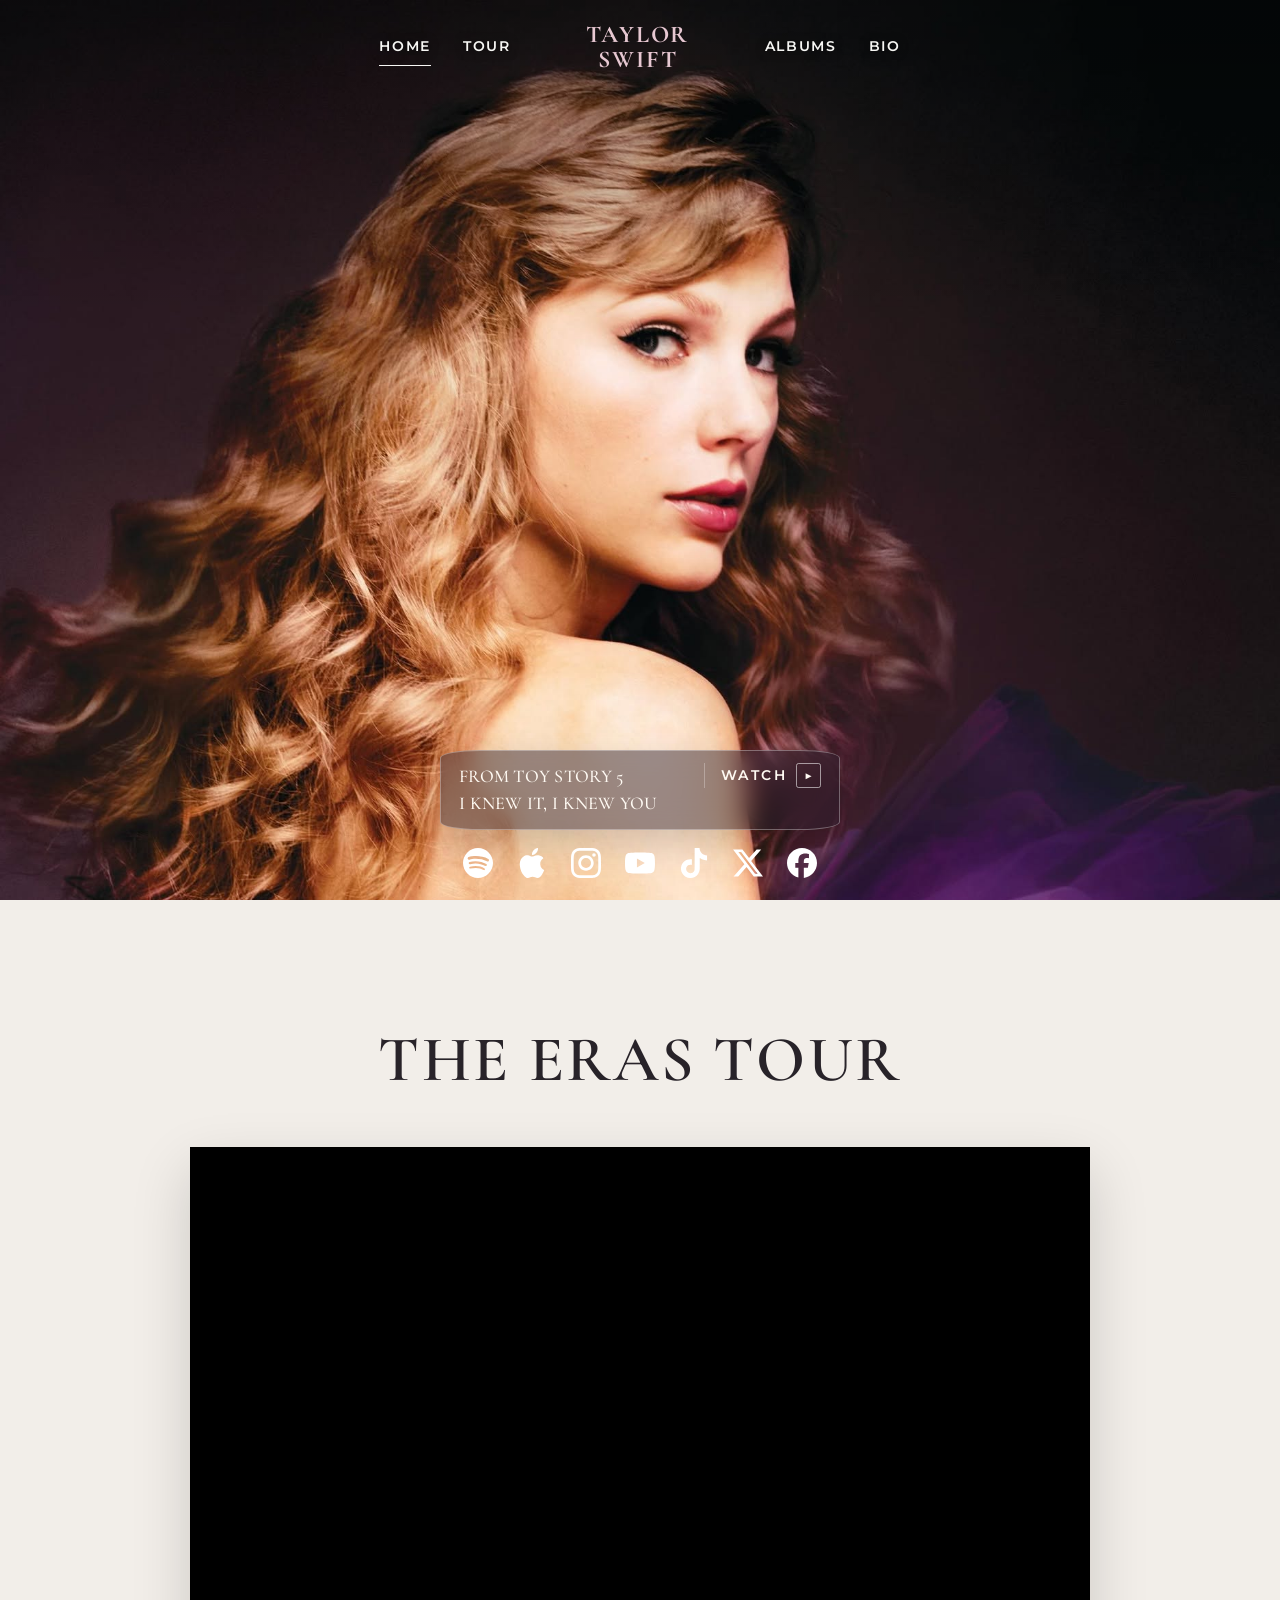
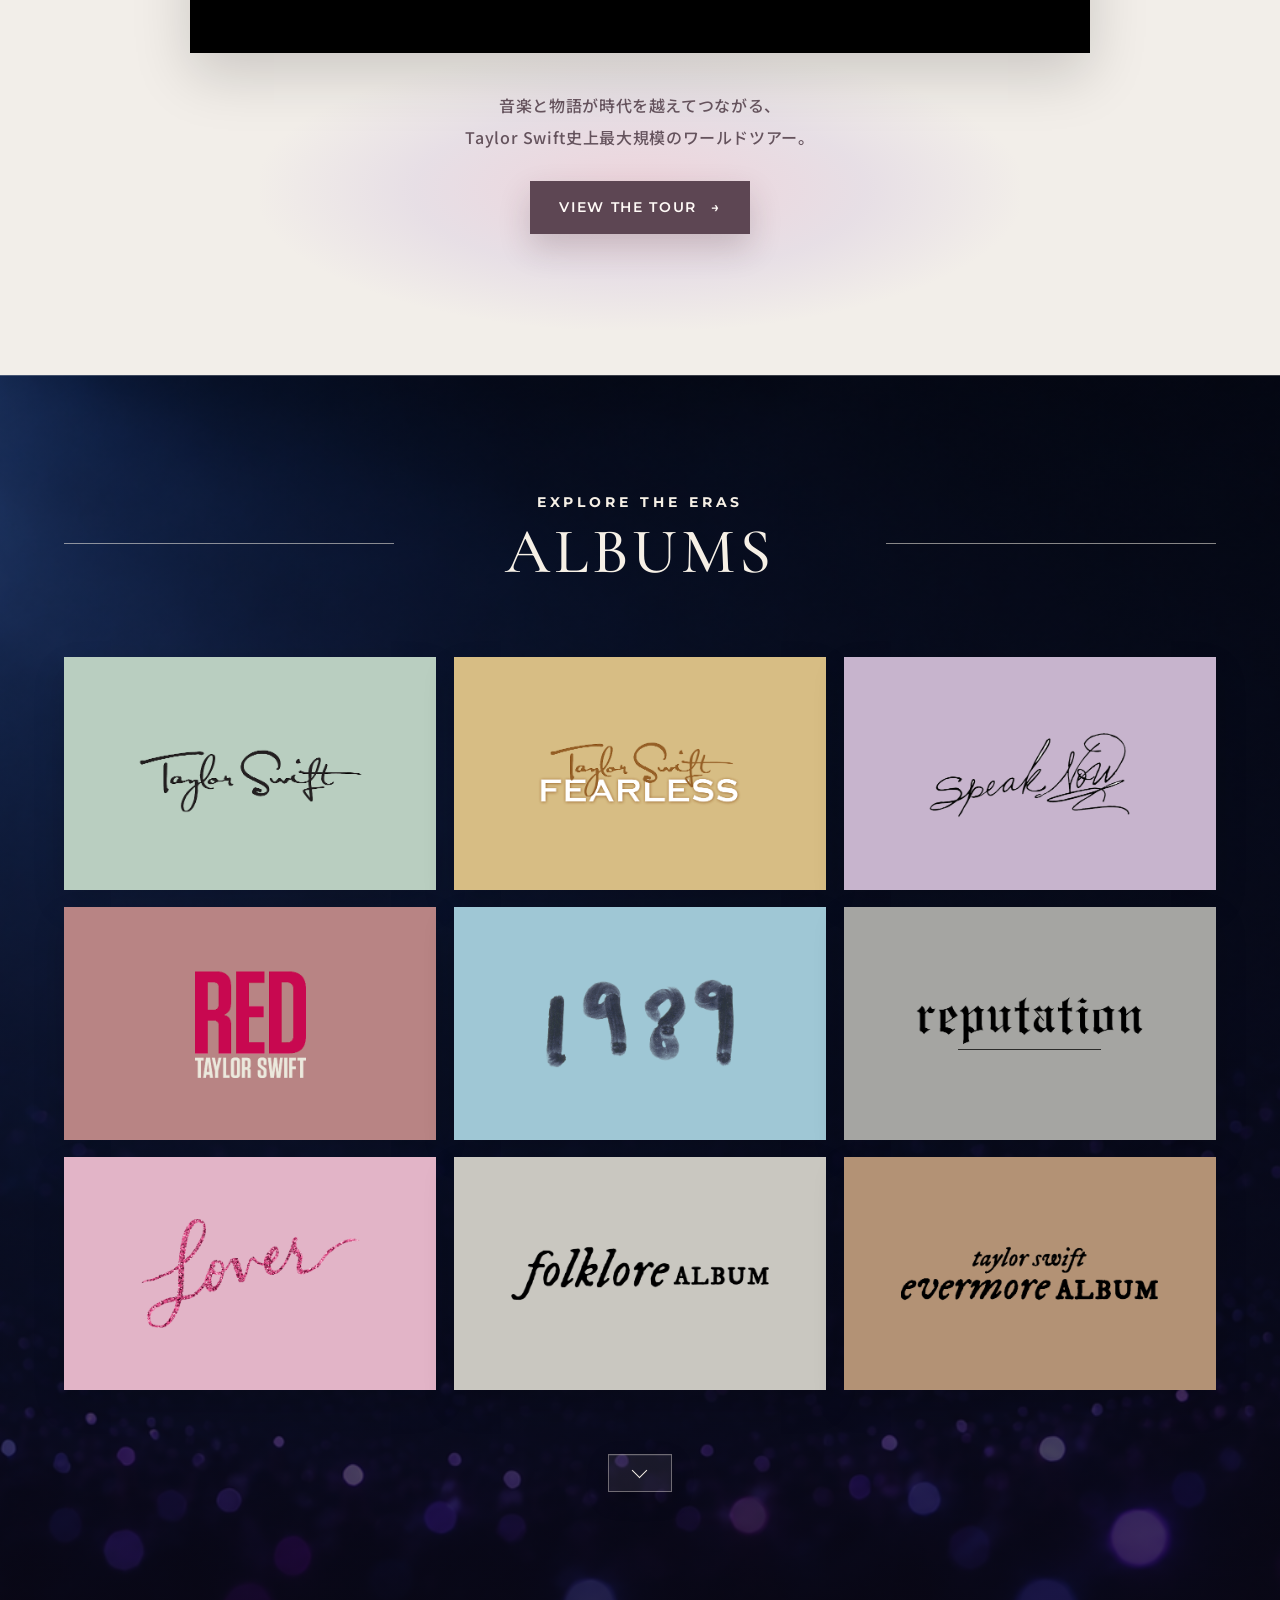
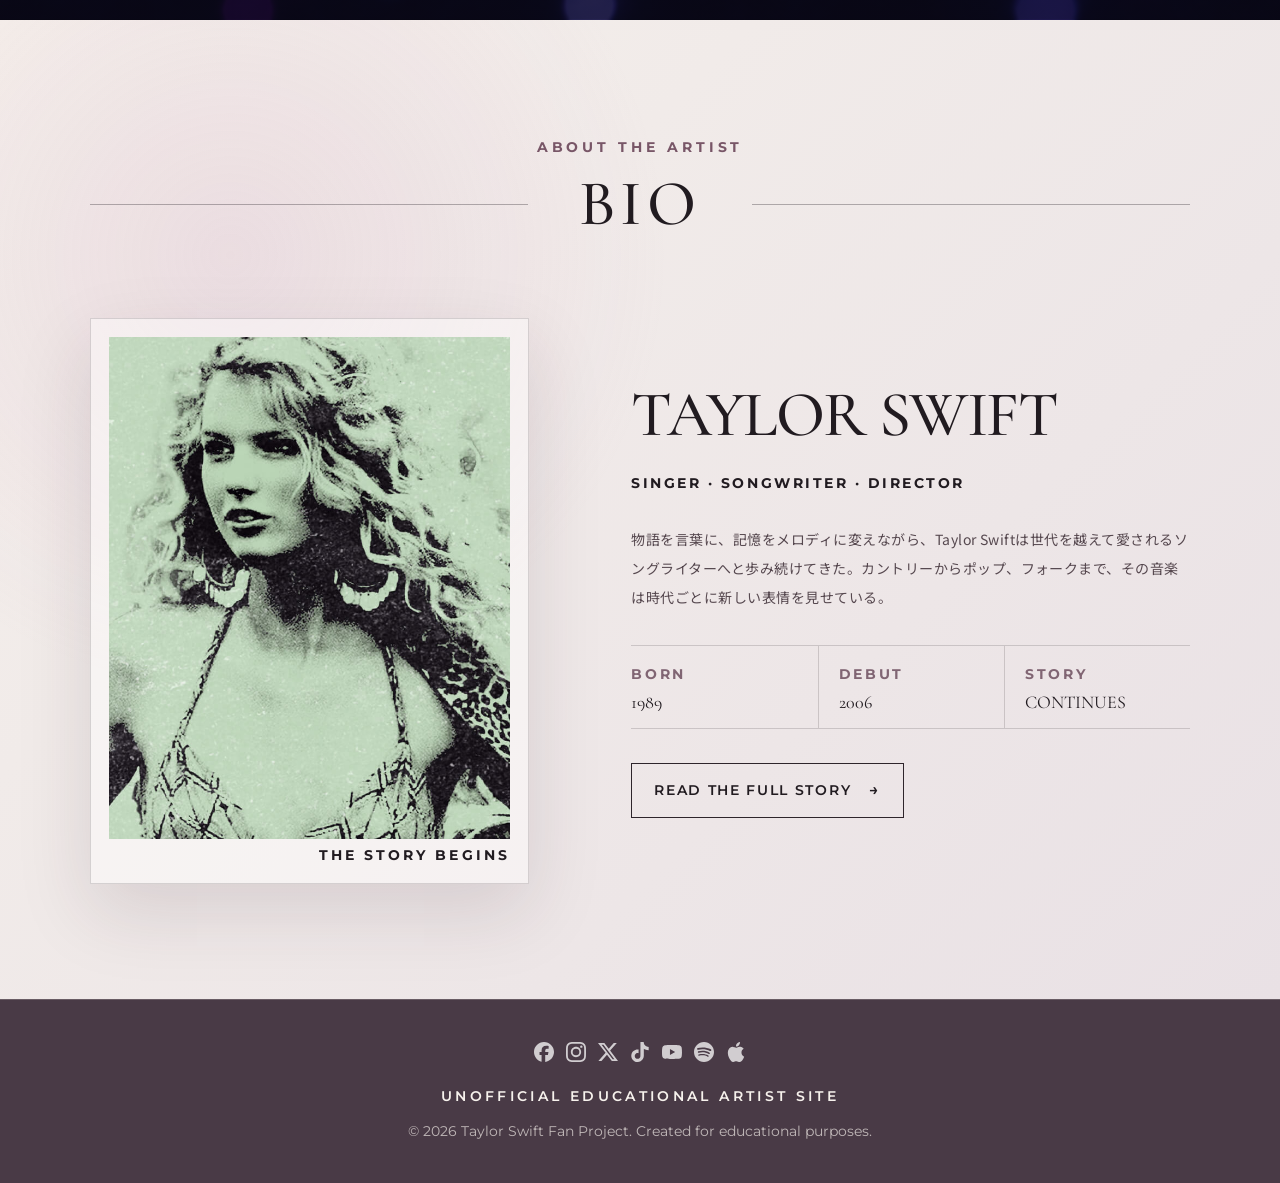
==== index.html @ 6740dd22 "Initial website" ====
<!DOCTYPE html>
<html lang="ja">
<head>
    <meta charset="UTF-8">
    <meta name="viewport" content="width=device-width, initial-scale=1">
    <meta name="description" content="Taylor Swiftの音楽、ツアー、アルバム、物語を紹介する日本語アーティストサイト。">
    <meta name="referrer" content="strict-origin-when-cross-origin">
    <title>TAYLOR SWIFT | ARTIST ARCHIVE</title>
    <link rel="preconnect" href="https://fonts.googleapis.com">
    <link rel="preconnect" href="https://fonts.gstatic.com" crossorigin>
    <link href="https://fonts.googleapis.com/css2?family=Cormorant+Garamond:wght@500;600;700&family=Montserrat:wght@400;500;600;700&family=Noto+Sans+JP:wght@400;500;600&display=swap" rel="stylesheet">
    <link rel="stylesheet" href="css/style.css">
    <link rel="stylesheet" href="css/global.css">
    <script src="js/nav.js" defer></script>
    <script src="js/script.js" defer></script>
</head>
<body class="home-page">
    <a class="skip-link" href="#main-content">本文へスキップ</a>

    <header class="site-header hero-header">
        <a class="ts-logo" href="#home" aria-label="Taylor Swift Home">
            <span class="ts-logo__t">T</span>
            <span class="ts-logo__s">S</span>
        </a>

        <button class="menu-toggle" type="button" aria-label="メニューを開く" data-open-label="メニューを開く" data-close-label="メニューを閉じる" aria-controls="mobile-menu" aria-expanded="false">
            <span></span>
            <span></span>
            <span></span>
        </button>

        <nav class="main-nav" aria-label="メインナビゲーション">
            <a href="#home" aria-current="page">HOME</a>
            <a href="#tour-preview">TOUR</a>
            <a class="site-logo nav-brand" href="#home" aria-label="Taylor Swift Home">
                <span>TAYLOR</span>
                <span>SWIFT</span>
            </a>
            <a href="#albums">ALBUMS</a>
            <a href="#bio-preview">BIO</a>
        </nav>

        <div class="mobile-menu" id="mobile-menu" aria-hidden="true">
            <div class="mobile-menu__panel">
                <a class="site-logo nav-brand mobile-menu__logo" href="#home" aria-label="Taylor Swift Home">
                    <span>TAYLOR</span>
                    <span>SWIFT</span>
                </a>
                <nav class="mobile-menu__nav" aria-label="モバイルナビゲーション">
                    <a href="#home" aria-current="page">HOME</a>
                    <a href="tour.html">TOUR</a>
                    <a href="#albums">ALBUMS</a>
                    <a href="bio.html">BIO</a>
                </nav>
            </div>
        </div>

        <nav class="header-socials" aria-label="公式SNS">
            <a href="https://open.spotify.com/artist/06HL4z0CvFAxyc27GXpf02" target="_blank" rel="noreferrer"><img src="icons/spotify.svg" alt="Spotify"></a>
            <a href="https://music.apple.com/us/artist/taylor-swift/159260351" target="_blank" rel="noreferrer"><img src="icons/applemusic.svg" alt="Apple Music"></a>
            <a href="https://www.instagram.com/taylorswift/" target="_blank" rel="noreferrer"><img src="icons/instagram.svg" alt="Instagram"></a>
            <a href="https://www.youtube.com/@TaylorSwift" target="_blank" rel="noreferrer"><img src="icons/youtube.svg" alt="YouTube"></a>
            <a href="https://www.tiktok.com/@taylorswift" target="_blank" rel="noreferrer"><img src="icons/tiktok.svg" alt="TikTok"></a>
            <a href="https://x.com/taylorswift13" target="_blank" rel="noreferrer"><img src="icons/x.svg" alt="X"></a>
            <a href="https://www.facebook.com/TaylorSwift" target="_blank" rel="noreferrer"><img src="icons/facebook.svg" alt="Facebook"></a>
        </nav>
    </header>

    <main id="main-content">
        <section class="hero" id="home">
            <h1 class="visually-hidden">Taylor Swift</h1>
            <div class="hero-photo" role="img" aria-label="Taylor Swift portrait"></div>
            <div class="hero-shade" aria-hidden="true"></div>

            <button class="hero-feature" type="button" data-video-open aria-label="I Knew It, I Knew You 特別映像を再生">
                <strong>FROM TOY STORY 5</strong>
                <strong>I KNEW IT, I KNEW YOU</strong>
                <span class="hero-feature__meta">『トイ・ストーリー５』日本公開中</span>
                <span class="hero-feature__play">WATCH <b aria-hidden="true">▶</b></span>
            </button>

            <nav class="social-icons social-icons--compact" aria-label="公式SNS">
                <a href="https://open.spotify.com/artist/06HL4z0CvFAxyc27GXpf02" target="_blank" rel="noopener noreferrer"><img src="icons/spotify.svg" alt="Spotify"></a>
                <a href="https://music.apple.com/us/artist/taylor-swift/159260351" target="_blank" rel="noopener noreferrer"><img src="icons/applemusic.svg" alt="Apple Music"></a>
                <a href="https://www.instagram.com/taylorswift/" target="_blank" rel="noopener noreferrer"><img src="icons/instagram.svg" alt="Instagram"></a>
                <a href="https://www.youtube.com/@TaylorSwift" target="_blank" rel="noopener noreferrer"><img src="icons/youtube.svg" alt="YouTube"></a>
                <a href="https://www.tiktok.com/@taylorswift" target="_blank" rel="noopener noreferrer"><img src="icons/tiktok.svg" alt="TikTok"></a>
                <a href="https://x.com/taylorswift13" target="_blank" rel="noopener noreferrer"><img src="icons/x.svg" alt="X"></a>
                <a href="https://www.facebook.com/TaylorSwift" target="_blank" rel="noopener noreferrer"><img src="icons/facebook.svg" alt="Facebook"></a>
            </nav>
        </section>

        <div class="video-modal" data-video-modal aria-hidden="true">
            <div class="video-modal__dialog" role="dialog" aria-modal="true" aria-labelledby="hero-video-title">
                <div class="video-modal__heading">
                    <div>
                        <p>NOW SHOWING IN JAPAN</p>
                        <h2 id="hero-video-title">I KNEW IT, I KNEW YOU</h2>
                    </div>
                    <button class="video-modal__close" type="button" data-video-close aria-label="動画を閉じる">×</button>
                </div>
                <div class="video-modal__player">
                    <iframe data-video-frame data-src="https://www.youtube-nocookie.com/embed/XWBtJ3VDoc4?rel=0" title="I Knew It, I Knew You 特別映像" allow="accelerometer; autoplay; clipboard-write; encrypted-media; gyroscope; picture-in-picture; web-share" referrerpolicy="strict-origin-when-cross-origin" allowfullscreen></iframe>
                </div>
            </div>
        </div>

        <section class="tour-preview" id="tour-preview" aria-labelledby="tour-preview-title">
            <h2 id="tour-preview-title">THE ERAS TOUR</h2>
            <div class="tour-preview__video">
                <iframe src="https://www.youtube.com/embed/5UBl0rLEl0w" title="Taylor Swift The Eras Tour Taylor's Version Official Trailer" loading="lazy" allow="accelerometer; autoplay; clipboard-write; encrypted-media; gyroscope; picture-in-picture; web-share" referrerpolicy="strict-origin-when-cross-origin" allowfullscreen></iframe>
            </div>
            <p class="tour-preview__text">
                音楽と物語が時代を越えてつながる、<br>
                Taylor Swift史上最大規模のワールドツアー。
            </p>
            <a class="tour-preview__link" href="tour.html">
                VIEW THE TOUR
                <span aria-hidden="true">→</span>
            </a>
        </section>

        <section class="home-albums" id="albums" aria-labelledby="albums-title">
            <header class="home-albums__title">
                <p>EXPLORE THE ERAS</p>
                <h2 id="albums-title">ALBUMS</h2>
            </header>

            <div class="home-album-grid">
                <a class="home-album-card debut" href="album.html?album=debut">
                    <img class="home-album-logo" src="images/album/debut-logo.png" alt="Taylor Swift">
                    <img class="home-album-cover" src="images/album/debut-cover.jpg" alt="Taylor Swift album era">
                    <span>VIEW THIS ERA <b aria-hidden="true">→</b></span>
                </a>
                <a class="home-album-card fearless" href="album.html?album=fearless">
                    <img class="home-album-logo" src="images/album/fearless-logo.png" alt="Fearless">
                    <img class="home-album-cover" src="images/album/fearless-cover.png" alt="Fearless album era">
                    <span>VIEW THIS ERA <b aria-hidden="true">→</b></span>
                </a>
                <a class="home-album-card speak-now" href="album.html?album=speak-now">
                    <img class="home-album-logo" src="images/album/speak-now-logo.png" alt="Speak Now">
                    <img class="home-album-cover" src="images/album/speak-now-cover.png" alt="Speak Now album era">
                    <span>VIEW THIS ERA <b aria-hidden="true">→</b></span>
                </a>
                <a class="home-album-card red" href="album.html?album=red">
                    <img class="home-album-logo" src="images/album/red-logo.png" alt="Red">
                    <img class="home-album-cover" src="images/album/red-cover.png" alt="Red album era">
                    <span>VIEW THIS ERA <b aria-hidden="true">→</b></span>
                </a>
                <a class="home-album-card era-1989" href="album.html?album=1989">
                    <img class="home-album-logo" src="images/album/1989-logo.png" alt="1989">
                    <img class="home-album-cover" src="images/album/1989-cover.png" alt="1989 album era">
                    <span>VIEW THIS ERA <b aria-hidden="true">→</b></span>
                </a>
                <a class="home-album-card reputation" href="album.html?album=reputation">
                    <img class="home-album-logo" src="images/album/reputation-logo.png" alt="Reputation">
                    <img class="home-album-cover" src="images/album/reputation-cover.png" alt="Reputation album era">
                    <span>VIEW THIS ERA <b aria-hidden="true">→</b></span>
                </a>
                <a class="home-album-card lover" href="album.html?album=lover">
                    <img class="home-album-logo" src="images/album/lover-logo.png" alt="Lover">
                    <img class="home-album-cover" src="images/album/lover-cover.png" alt="Lover album era">
                    <span>VIEW THIS ERA <b aria-hidden="true">→</b></span>
                </a>
                <a class="home-album-card folklore" href="album.html?album=folklore">
                    <img class="home-album-logo" src="images/album/folklore-logo.png" alt="Folklore">
                    <img class="home-album-cover" src="images/album/folklore-cover.png" alt="Folklore album era">
                    <span>VIEW THIS ERA <b aria-hidden="true">→</b></span>
                </a>
                <a class="home-album-card evermore" href="album.html?album=evermore">
                    <img class="home-album-logo" src="images/album/evermore-logo.png" alt="Evermore">
                    <img class="home-album-cover" src="images/album/evermore-cover.png" alt="Evermore album era">
                    <span>VIEW THIS ERA <b aria-hidden="true">→</b></span>
                </a>
            </div>

            <div class="home-albums__more-row">
                <button class="home-albums__more-button" type="button" aria-label="Show more albums" aria-expanded="false" aria-controls="more-home-albums">
                    <span aria-hidden="true"></span>
                </button>
            </div>

            <div class="home-album-grid home-album-grid--more" id="more-home-albums" aria-hidden="true" inert>
                <a class="home-album-card fearless-tv" href="album.html?album=fearless-tv">
                    <img class="home-album-logo" src="images/album/fearless-tv-logo.png" alt="Fearless Taylor's Version">
                    <img class="home-album-cover" src="images/album/fearless-tv-cover.jpg" alt="Fearless Taylor's Version album era">
                    <span>VIEW THIS ERA <b aria-hidden="true">→</b></span>
                </a>
                <a class="home-album-card red-tv" href="album.html?album=red-tv">
                    <img class="home-album-logo" src="images/album/red-tv-logo.png" alt="Red Taylor's Version">
                    <img class="home-album-cover" src="images/album/red-tv-cover.png" alt="Red Taylor's Version album era">
                    <span>VIEW THIS ERA <b aria-hidden="true">→</b></span>
                </a>
                <a class="home-album-card midnights" href="album.html?album=midnights">
                    <img class="home-album-logo" src="images/album/midnights-logo.png" alt="Midnights">
                    <img class="home-album-cover" src="images/album/midnights-cover.png" alt="Midnights album era">
                    <span>VIEW THIS ERA <b aria-hidden="true">→</b></span>
                </a>
                <a class="home-album-card speak-now-tv" href="album.html?album=speak-now-tv">
                    <img class="home-album-logo" src="images/album/speak-now-tv-logo.png" alt="Speak Now Taylor's Version">
                    <img class="home-album-cover" src="images/album/speak-now-tv-cover.png" alt="Speak Now Taylor's Version album era">
                    <span>VIEW THIS ERA <b aria-hidden="true">→</b></span>
                </a>
                <a class="home-album-card era-1989-tv" href="album.html?album=1989-tv">
                    <img class="home-album-logo" src="images/album/1989-tv-logo.png" alt="1989 Taylor's Version">
                    <img class="home-album-cover" src="images/album/1989-tv-cover.png" alt="1989 Taylor's Version album era">
                    <span>VIEW THIS ERA <b aria-hidden="true">→</b></span>
                </a>
                <a class="home-album-card ttpd" href="album.html?album=ttpd">
                    <img class="home-album-logo" src="images/album/ttpd-logo.png" alt="The Tortured Poets Department">
                    <img class="home-album-cover" src="images/album/ttpd-cover.png" alt="The Tortured Poets Department album era">
                    <span>VIEW THIS ERA <b aria-hidden="true">→</b></span>
                </a>
                <a class="home-album-card showgirl" href="album.html?album=showgirl">
                    <img class="home-album-logo" src="images/album/showgirl-logo.png" alt="The Life of a Showgirl">
                    <img class="home-album-cover" src="images/album/showgirl-cover.jpg" alt="The Life of a Showgirl album era">
                    <span>VIEW THIS ERA <b aria-hidden="true">→</b></span>
                </a>
            </div>
        </section>

        <section class="home-bio" id="bio-preview" aria-labelledby="home-bio-title">
            <header class="home-bio__heading">
                <p>ABOUT THE ARTIST</p>
                <div>
                    <span aria-hidden="true"></span>
                    <h2 id="home-bio-title">BIO</h2>
                    <span aria-hidden="true"></span>
                </div>
            </header>

            <div class="home-bio__inner">
                <div class="home-bio__visual">
                    <div class="home-bio__image">
                        <img src="images/home/era-debut.jpg" alt="Taylor Swift portrait">
                    </div>
                    <p aria-hidden="true">THE STORY BEGINS</p>
                </div>

                <div class="home-bio__content">
                    <h3>TAYLOR SWIFT</h3>
                    <p class="home-bio__roles">SINGER · SONGWRITER · DIRECTOR</p>
                    <p class="home-bio__description">
                        物語を言葉に、記憶をメロディに変えながら、Taylor Swiftは世代を越えて愛されるソングライターへと歩み続けてきた。カントリーからポップ、フォークまで、その音楽は時代ごとに新しい表情を見せている。
                    </p>

                    <dl class="home-bio__facts">
                        <div>
                            <dt>BORN</dt>
                            <dd>1989</dd>
                        </div>
                        <div>
                            <dt>DEBUT</dt>
                            <dd>2006</dd>
                        </div>
                        <div>
                            <dt>STORY</dt>
                            <dd>CONTINUES</dd>
                        </div>
                    </dl>

                    <a class="home-bio__link" href="bio.html">
                        READ THE FULL STORY
                        <span aria-hidden="true">→</span>
                    </a>
                </div>
            </div>
        </section>
    </main>

    <footer class="footer">
        <div class="footer-socials">
            <a href="https://www.facebook.com/TaylorSwift" target="_blank" rel="noopener" aria-label="Facebook"><img src="icons/facebook.svg" alt=""></a>
            <a href="https://www.instagram.com/taylorswift" target="_blank" rel="noopener" aria-label="Instagram"><img src="icons/instagram.svg" alt=""></a>
            <a href="https://x.com/taylorswift13" target="_blank" rel="noopener" aria-label="X"><img src="icons/x.svg" alt=""></a>
            <a href="https://www.tiktok.com/@taylorswift" target="_blank" rel="noopener" aria-label="TikTok"><img src="icons/tiktok.svg" alt=""></a>
            <a href="https://www.youtube.com/@TaylorSwift" target="_blank" rel="noopener" aria-label="YouTube"><img src="icons/youtube.svg" alt=""></a>
            <a href="https://open.spotify.com/artist/06HL4z0CvFAxyc27GXpf02" target="_blank" rel="noopener" aria-label="Spotify"><img src="icons/spotify.svg" alt=""></a>
            <a href="https://music.apple.com/us/artist/taylor-swift/159260351" target="_blank" rel="noopener" aria-label="Apple Music"><img src="icons/applemusic.svg" alt=""></a>
        </div>
        <p>UNOFFICIAL EDUCATIONAL ARTIST SITE</p>
        <small>© 2026 Taylor Swift Fan Project. Created for educational purposes.</small>
    </footer>
</body>
</html>
---- css/style.css ----
/* =========================
   CUSTOM PROPERTIES
========================= */

:root {
    --black: #050505;
    --charcoal: #252525;
    --white: #f7f7f4;
    --cream: #f2eee8;
    --soft-pink: #d9b7c3;
    --logo-color: #e7c8d2;
    --line: rgba(255, 255, 255, 0.2);
    --dark-line: rgba(20, 20, 20, 0.18);
}


/* =========================
   RESET
========================= */

*,
*::before,
*::after {
    box-sizing: border-box;
}

html {
    scroll-behavior: smooth;
}

body {
    margin: 0;

    background-color: #0e0d10;
    color: var(--white);

    font-family: var(--site-font-body);
}

body.menu-open {
    overflow: hidden;
}

a {
    color: inherit;
    text-decoration: none;
}

img {
    display: block;
    width: 100%;
}

button {
    color: inherit;
    font: inherit;
}

main {
    overflow: hidden;
}


/* =========================
   ACCESSIBILITY
========================= */

::selection {
    background-color: var(--soft-pink);
    color: var(--black);
}

:focus-visible {
    outline: 2px solid var(--white);
    outline-offset: 5px;
}

.skip-link {
    position: fixed;
    z-index: 500;
    top: 12px;
    left: 12px;

    padding: 12px 18px;

    background-color: var(--white);
    color: var(--black);

    font-size: var(--text-sm);
    font-weight: 700;

    transform: translateY(-160%);
    transition: transform 0.2s ease;
}

.skip-link:focus {
    transform: translateY(0);
}

.visually-hidden {
    position: absolute;
    width: 1px;
    height: 1px;
    padding: 0;
    margin: -1px;
    overflow: hidden;
    clip: rect(0 0 0 0);
    white-space: nowrap;
    border: 0;
}


/* =========================
   SITE HEADER
========================= */

.site-header {
    position: fixed;
    z-index: 50;
    top: 0;
    left: 0;

    width: 100%;
    height: 124px;

    display: flex;
    align-items: center;
    justify-content: center;

    color: var(--white);

    text-shadow:
        0 1px 10px rgba(0, 0, 0, 0.65);

    transition:
        height 0.28s ease,
        background-color 0.28s ease,
        box-shadow 0.28s ease;
}


/* Header appearance after scrolling */

.site-header.is-scrolled {
    height: 70px;

    background-color: rgba(38, 38, 38, 0.97);
    text-shadow: none;

    box-shadow:
        0 1px 0 var(--line);

    backdrop-filter: blur(14px);
    -webkit-backdrop-filter: blur(14px);
}


/* Solid header used on inner pages */

.inner-header,
.inner-header.is-scrolled {
    height: 70px;

    background-color: rgba(20, 20, 20, 0.98);
    text-shadow: none;

    box-shadow:
        0 1px 0 var(--line);

    backdrop-filter: blur(14px);
    -webkit-backdrop-filter: blur(14px);
}


/* =========================
   DESKTOP NAVIGATION
========================= */

.main-nav {
    display: flex;
    align-items: center;
    justify-content: center;

    gap: clamp(20px, 2.5vw, 42px);

    font-size: var(--text-sm);
    font-weight: 700;
    letter-spacing: 0.12em;
    text-transform: uppercase;
}

.main-nav > a:not(.site-logo) {
    position: relative;
    flex-shrink: 0;

    padding: 12px 0;

    transition:
        opacity 0.2s ease,
        color 0.2s ease;
}

.main-nav > a:not(.site-logo)::after {
    content: "";

    position: absolute;
    bottom: 5px;
    left: 0;

    width: 100%;
    height: 1px;

    background-color: currentColor;

    transform: scaleX(0);
    transform-origin: right;

    transition: transform 0.2s ease;
}

.main-nav > a:not(.site-logo):hover {
    opacity: 0.7;
}

.main-nav > a:not(.site-logo):hover::after,
.main-nav > a[aria-current="page"]::after {
    transform: scaleX(1);
    transform-origin: left;
}


/* =========================
   TAYLOR SWIFT LOGO
========================= */

.site-logo {
    flex-shrink: 0;

    width: 120px;
    margin-inline: clamp(24px, 3.5vw, 55px);

    color: var(--logo-color);

    font-family: var(--site-font-display);
    font-weight: 700;
    text-align: center;
    text-transform: uppercase;

    text-shadow:
        0 2px 12px rgba(0, 0, 0, 0.75);

    transition:
        color 0.25s ease,
        opacity 0.25s ease,
        transform 0.25s ease;
}

.site-logo span {
    display: block;

    font-family: var(--site-font-display);
    font-weight: 700;
}

.site-logo span:first-child {
    font-size: var(--text-lg);
    line-height: 0.9;
    letter-spacing: 0.08em;
}

.site-logo span:last-child {
    margin-top: 8px;
    margin-left: 0.32em;

    font-size: var(--text-base);
    line-height: 1;
    letter-spacing: 0.32em;
}

.site-logo:hover {
    color: var(--white);

    transform: translateY(-2px);
}


/* Hide the center logo after scrolling on the home page */

.hero-header.is-scrolled .main-nav .site-logo {
    display: none;
}


/* Keep the center logo visible on inner pages */

.inner-header .main-nav .site-logo,
.inner-header.is-scrolled .main-nav .site-logo {
    display: block;
}


/* =========================
   DESKTOP TS MONOGRAM
========================= */

.ts-logo {
    position: absolute;
    top: 50%;
    left: 32px;;

    width: 50px;
    height: 50px;

    color: var(--logo-color);

    opacity: 0;
    visibility: hidden;
    pointer-events: none;

    transform:
        translateY(-50%)
        translateX(-15px);

    transition:
        opacity 0.3s ease,
        visibility 0.3s ease,
        transform 0.3s ease;
}

.ts-logo::before {
    content: "";

    position: absolute;
    inset: 3px;

    border: 1px solid var(--logo-color);
    border-radius: 50%;
    background-color: rgba(5, 5, 5, 0.48);
    box-shadow:
        0 8px 24px rgba(0, 0, 0, 0.2),
        inset 0 0 0 1px rgba(255, 255, 255, 0.04);
    backdrop-filter: blur(8px);
    -webkit-backdrop-filter: blur(8px);

    transition:
        background-color 0.25s ease,
        border-color 0.25s ease;
}

.ts-logo__t,
.ts-logo__s {
    position: absolute;
    z-index: 1;

    font-family: "Cormorant Garamond", serif;
    font-weight: 600;
    line-height: 1;
}

.ts-logo__t {
    top: 6px;
    left: 10px;

    font-size: 1.75rem;
}

.ts-logo__s {
    right: 8px;
    bottom: 5px;

    font-size: 1.6rem;
}


/* Display the monogram after scrolling on the home page */

.hero-header.is-scrolled .ts-logo {
    opacity: 1;
    visibility: visible;
    pointer-events: auto;

    transform:
        translateY(-50%)
        translateX(0);
}

.hero-header.is-scrolled .ts-logo:hover {
    color: var(--white);

    transform:
        translateY(-50%)
        scale(1.06);
}

.hero-header.is-scrolled .ts-logo:hover::before {
    border-color: var(--white);
    background-color: rgba(255, 255, 255, 0.12);
}


/* Hide the monogram on inner pages */

.inner-header .ts-logo {
    display: none;
}


/* =========================
   MOBILE MENU BUTTON
========================= */

.menu-toggle {
    display: none;
}


/* =========================
   MOBILE DRAWER
========================= */

.mobile-menu {
    display: none;
}


/* =========================
   HOME HERO
========================= */

.hero {
    position: relative;

    width: 100%;
    height: 100svh;
    min-height: 700px;

    overflow: hidden;
    background-color: var(--black);
}

.hero-photo {
    position: absolute;
    inset: 0;

    background-image:
        url("../images/home/taylor-hero-light.png");

    background-position: center;
    background-size: cover;
    background-repeat: no-repeat;
    bottom: -500px;


}

.hero-shade {
    position: absolute;
    inset: 0;

    background:
        linear-gradient(
            180deg,
            rgba(0, 0, 0, 0.35) 0%,
            transparent 35%
        );

    pointer-events: none;
}

.hero-feature {
    position: absolute;
    z-index: 4;
    left: 50%;
    bottom: 70px;
    display: grid;
    grid-template-columns: 1fr auto;
    grid-template-rows: auto auto;
    align-content: center;
    width: 400px;
    height: 80px;
    padding: 12px 18px;
    border: 1px solid rgba(255, 255, 255, 0.32);
    border-radius: 10%;
    background: rgba(38, 27, 43, 0.46);
    color: #fffaf3;
    box-shadow: 0 14px 36px rgba(0, 0, 0, 0.16);
    backdrop-filter: blur(13px);
    -webkit-backdrop-filter: blur(13px);
    text-align: left;
    cursor: pointer;
    transform: translateX(-50%);
    transition: background-color 0.22s ease, border-color 0.22s ease, transform 0.22s ease;
}

.hero-feature:hover,
.hero-feature:focus-visible {
    border-color: rgba(255, 255, 255, 0.7);
    background: rgba(38, 27, 43, 0.62);
    transform: translateX(-50%) translateY(-3px);
}

.hero-feature__eyebrow,
.hero-feature__meta,
.hero-feature__play {
    font-family: "Montserrat", sans-serif;
    font-size: var(--text-sm);
    font-weight: 600;
    letter-spacing: 0.17em;
}

.hero-feature strong {
    font-family: "Cormorant Garamond", serif;
    font-size: var(--text-md);
    font-weight: 500;
    line-height: 1.5;
    letter-spacing: 0.015em;
}

.hero-feature__meta {
    display: none;
}

.hero-feature__play {
    grid-column: 2;
    grid-row: 1 / 3;
    display: flex;
    align-items: center;
    gap: 9px;
    margin-left: 15px;
    padding-left: 16px;
    border-left: 1px solid rgba(255, 255, 255, 0.28);
}

.hero-feature__play b {
    display: grid;
    place-items: center;
    width: 25px;
    height: 25px;
    padding-left: 1px;
    border: 1px solid rgba(255, 255, 255, 0.55);
    border-radius: 10%;
    font-size: var(--text-sm);
}

.video-modal {
    position: fixed;
    z-index: 1200;
    inset: 0;
    display: grid;
    place-items: center;
    padding: clamp(12px, 2.5vw, 32px);
    background: rgba(13, 10, 15, 0.88);
    opacity: 0;
    visibility: hidden;
    pointer-events: none;
    backdrop-filter: blur(10px);
    -webkit-backdrop-filter: blur(10px);
    transition: opacity 0.22s ease, visibility 0.22s ease;
}

.video-modal.is-open {
    opacity: 1;
    visibility: visible;
    pointer-events: auto;
}

.video-modal__dialog {
    position: relative;
    width: min(920px, calc((100dvh - 150px) * 1.7778), 100%);
    max-height: calc(100dvh - 24px);
    padding: clamp(16px, 2vw, 24px);
    border: 1px solid rgba(255, 255, 255, 0.22);
    border-radius: 2%;
    background: #241d27;
    color: #fffaf3;
    box-shadow: 0 30px 90px rgba(0, 0, 0, 0.48);
    transform: translateY(12px) scale(0.985);
    transition: transform 0.22s ease;
}

.video-modal.is-open .video-modal__dialog {
    transform: none;
}

.video-modal__heading {
    display: flex;
    justify-content: space-between;
    align-items: center;
    gap: 20px;
    margin-bottom: 15px;
}

.video-modal__heading p {
    margin-bottom: 10px;
    font-size: var(--text-sm);
    font-weight: 600;
    letter-spacing: 0.18em;
    opacity: 0.65;
}

.video-modal__heading h2 {
    font-family: "Cormorant Garamond", serif;
    font-size: clamp(var(--text-md), 3vw, var(--text-lg));
    font-weight: 500;
    letter-spacing: 0.04em;
}

.video-modal__close {
    flex: 0 0 auto;
    width: 38px;
    height: 38px;
    border: 1px solid rgba(255, 255, 255, 0.32);
    border-radius: 10%;
    background: transparent;
    color: inherit;
    font-size: var(--text-lg);
    font-weight: 300;
    line-height: 1;
    cursor: pointer;
    transform: translateY(-25px);
}

.video-modal__close:hover,
.video-modal__close:focus-visible {
    background: rgba(255, 255, 255, 0.12);
}

.video-modal__player {
    position: relative;
    aspect-ratio: 16 / 9;
    overflow: hidden;
    background: #000;
}

.video-modal__player iframe {
    position: absolute;
    inset: 0;
    width: 100%;
    height: 100%;
    border: 0;
}

@media (max-height: 700px) {
    .video-modal__dialog {
        padding: 14px;
    }

    .video-modal__heading {
        margin-bottom: 10px;
    }

    .video-modal__heading h2 {
        font-size: clamp(var(--text-sm), 2vw, var(--text-md));
    }

    .video-modal__close {
        width: 34px;
        height: 34px;
        font-size: var(--text-md);
    }
}

body.video-open {
    overflow: hidden;
}


/* =========================
   SOCIAL MEDIA ICONS
========================= */

.social-icons {
    display: flex;
    justify-content: center;
    gap: 24px;
    width: auto;
    height: auto;
    background: transparent;
    border: 0;
    border-radius: 0;
    align-items: center;
}

.social-icons--compact {
    position: absolute;
    z-index: 4;
    bottom: 22px;
    left: 50%;

    transform: translateX(-50%);
}

.social-icons a {
    width: 30px;
    height: 30px;

    transition:
        opacity 0.18s ease,
        transform 0.18s ease;
}

.social-icons img {
    width: 100%;
    height: 100%;
    object-fit: contain;
    filter: brightness(0) invert(1);
}

.social-icons a:hover {
    opacity: 0.65;

    transform: translateY(-4px);
}


/* =========================
   HOME TOUR PREVIEW
========================= */

.tour-preview {
    position: relative;
    isolation: isolate;
    scroll-margin-top: 70px;

    padding:
        clamp(90px, 10vw, 140px)
        6vw
        clamp(100px, 11vw, 150px);

    background-color: var(--cream);
    color: #171717;

    text-align: center;
}

.tour-preview::before {
    content: "";
    position: absolute;
    z-index: -1;
    bottom: 45px;
    left: 50%;
    width: min(760px, 92vw);
    height: 280px;
    background: radial-gradient(
        ellipse at center,
        rgba(224, 130, 176, 0.24) 0%,
        rgba(152, 113, 204, 0.12) 42%,
        transparent 72%
    );
    pointer-events: none;
    transform: translateX(-50%);
}

.tour-preview h2 {
    margin: 0 0 55px;

    font-family: "Cormorant Garamond", serif;
    font-size: var(--text-heading);
    font-weight: 600;
    line-height: 1;
    letter-spacing: 0.04em;
}

.tour-preview__video {
    width: min(72vw, 900px);
    margin-inline: auto;

    aspect-ratio: 16 / 9;

    overflow: hidden;

    background-color: #000000;

    box-shadow:
        0 22px 55px rgba(0, 0, 0, 0.16);
}

.tour-preview__video iframe {
    display: block;

    width: 100%;
    height: 100%;

    border: 0;
}

.tour-preview__text {
    margin: 36px auto 0;

    font-family: "Noto Sans JP", sans-serif;
    color: #56394b;
    font-size: var(--text-base);
    font-weight: 500;
    line-height: 2;
    letter-spacing: 0.04em;
}

.tour-preview__link {
    display: inline-flex;
    align-items: center;
    justify-content: center;

    gap: 14px;

    margin-top: 28px;
    min-width: 190px;
    padding: 14px 28px;

    border: 1px solid rgba(255, 255, 255, 0.42);
    border-radius: 0;

    color: #ffffff;
    background: linear-gradient(110deg, #dc7eaa 0%, #a36fc5 52%, #638cd1 100%);
    box-shadow:
        0 14px 34px rgba(154, 82, 139, 0.26),
        inset 0 1px 0 rgba(255, 255, 255, 0.32);

    font-size: var(--text-sm);
    font-weight: 700;
    letter-spacing: 0.15em;

    transition:
        box-shadow 0.25s ease,
        filter 0.25s ease,
        transform 0.25s ease;
}

.tour-preview__link:hover {
    box-shadow:
        0 18px 42px rgba(154, 82, 139, 0.38),
        inset 0 1px 0 rgba(255, 255, 255, 0.42);
    filter: saturate(1.12) brightness(1.06);
    transform: translateY(-3px) scale(1.025);
}

.tour-preview__link span {
    transition: transform 0.25s ease;
}

.tour-preview__link:hover span {
    transform: translateX(4px);
}


/* =========================
   HOME ALBUMS
========================= */

.home-albums {
    position: relative;
    isolation: isolate;
    scroll-margin-top: 70px;

    padding:
        clamp(85px, 9vw, 130px)
        clamp(22px, 5vw, 76px)
        clamp(95px, 10vw, 145px);

    overflow: hidden;

    background-color: #101325;
    background-image:
        linear-gradient(180deg, rgba(7, 10, 25, 0.56) 0%, rgba(12, 10, 28, 0.72) 100%),
        url("../images/album/albums-background.png");
    background-position: center, center;
    background-repeat: no-repeat;
    background-size: cover;
    color: #f6f0e6;
}

.home-albums::before {
    content: "";

    position: absolute;
    z-index: -1;
    top: 0;
    left: 0;

    width: 100%;
    height: 1px;

    background: rgba(255, 255, 255, 0.22);
}

.home-albums__title {
    position: relative;

    width: min(1180px, 100%);
    margin: 0 auto clamp(42px, 6vw, 76px);

    text-align: center;
}

.home-albums__title::before,
.home-albums__title::after {
    content: "";

    position: absolute;
    top: 58%;

    width: min(29%, 330px);
    height: 1px;

    background: rgba(246, 240, 230, 0.54);
}

.home-albums__title::before {
    left: 0;
}

.home-albums__title::after {
    right: 0;
}

.home-albums__title p {
    margin: 0 0 9px;

    font-size: var(--text-sm);
    font-weight: 700;
    letter-spacing: 0.28em;
}

.home-albums__title h2 {
    margin: 0;

    font-family: "Cormorant Garamond", serif;
    font-size: var(--text-heading);
    font-weight: 500;
    line-height: 0.9;
    letter-spacing: 0.06em;
}

.home-album-grid {
    display: grid;
    grid-template-columns: repeat(3, minmax(0, 1fr));
    gap: clamp(10px, 1.35vw, 20px);

    width: min(1180px, 100%);
    margin-inline: auto;
}

.home-album-card {
    --album-bg: #e3ded3;

    position: relative;

    display: grid;
    place-items: center;

    aspect-ratio: 8 / 5;
    overflow: hidden;

    background: var(--album-bg);
    color: #ffffff;

    box-shadow: 0 14px 30px rgba(0, 0, 0, 0.16);

    transition:
        box-shadow 0.35s ease,
        transform 0.35s ease;
}

.home-album-card::after {
    content: "";

    position: absolute;
    z-index: 2;
    inset: 0;

    background: linear-gradient(to top, rgba(0, 0, 0, 0.62), transparent 55%);

    opacity: 0;
    transition: opacity 0.35s ease;
}

.home-album-logo,
.home-album-cover {
    position: absolute;
    inset: 0;

    width: 100%;
    height: 100%;
}

.home-album-logo {
    z-index: 0;

    padding: clamp(28px, 4.5vw, 68px);

    object-fit: contain;

    transition:
        opacity 0.3s ease,
        transform 0.45s ease;
}

.home-album-cover {
    z-index: 1;

    object-fit: cover;

    opacity: 0;
    transform: scale(1.08);

    transition:
        opacity 0.38s ease,
        transform 0.65s cubic-bezier(0.2, 0.75, 0.25, 1);
}

.home-album-card > span {
    position: absolute;
    z-index: 3;
    right: 22px;
    bottom: 18px;

    display: inline-flex;
    align-items: center;
    gap: 10px;

    padding: 9px 13px;

    border: 1px solid rgba(255, 255, 255, 0.64);
    border-radius: 0;

    background: rgba(15, 15, 15, 0.42);

    font-size: var(--text-sm);
    font-weight: 700;
    letter-spacing: 0.16em;

    opacity: 0;
    transform: translateY(10px);

    backdrop-filter: blur(8px);
    -webkit-backdrop-filter: blur(8px);

    transition:
        opacity 0.3s ease,
        transform 0.3s ease;
}

.home-album-card > span b {
    font-size: var(--text-sm);
    font-weight: 500;
}

.home-album-card:hover,
.home-album-card:focus-visible {
    z-index: 3;

    box-shadow: 0 22px 48px rgba(0, 0, 0, 0.34);
    transform: translateY(-6px) scale(1.018);
}

.home-album-card:hover::after,
.home-album-card:focus-visible::after,
.home-album-card:hover .home-album-cover,
.home-album-card:focus-visible .home-album-cover,
.home-album-card:hover > span,
.home-album-card:focus-visible > span {
    opacity: 1;
}

.home-album-card:hover .home-album-logo,
.home-album-card:focus-visible .home-album-logo {
    opacity: 0;
    transform: scale(0.96);
}

.home-album-card:hover .home-album-cover,
.home-album-card:focus-visible .home-album-cover {
    transform: scale(1);
}

.home-album-card.debut { --album-bg: #b9cec0; }
.home-album-card.fearless { --album-bg: #d7bd84; }
.home-album-card.speak-now { --album-bg: #c7b4cd; }
.home-album-card.red { --album-bg: #b88484; }
.home-album-card.era-1989 { --album-bg: #9fc7d5; }
.home-album-card.reputation { --album-bg: #a5a5a2; }
.home-album-card.lover { --album-bg: #e2b4c7; }
.home-album-card.folklore { --album-bg: #c9c7c0; }
.home-album-card.evermore { --album-bg: #b39275; }
.home-album-card.fearless-tv { --album-bg: #d9c79d; }
.home-album-card.red-tv { --album-bg: #b98b86; }
.home-album-card.midnights { --album-bg: #849aad; }
.home-album-card.speak-now-tv { --album-bg: #b7a7c2; }
.home-album-card.era-1989-tv { --album-bg: #a8cbd8; }
.home-album-card.ttpd { --album-bg: #c5bdb0; }
.home-album-card.showgirl { --album-bg: #bd7658; }

.home-albums__more-row {
    width: min(1180px, 100%);
    margin: clamp(42px, 5vw, 64px) auto 0;

    text-align: center;
}

.home-albums__more-button {
    display: inline-grid;
    width: 64px;
    height: 38px;
    padding: 0;
    place-items: center;

    border: 1px solid rgba(246, 240, 230, 0.38);
    border-radius: 0;

    background: rgba(246, 240, 230, 0.07);
    color: #f6f0e6;

    box-shadow:
        0 8px 22px rgba(0, 0, 0, 0.2),
        inset 0 1px 0 rgba(255, 255, 255, 0.08);

    cursor: pointer;

    transition:
        background-color 0.25s ease,
        border-color 0.25s ease,
        box-shadow 0.25s ease,
        transform 0.25s ease;
}

.home-albums__more-button span {
    position: relative;

    display: block;
    width: 15px;
    height: 15px;

    transition: transform 0.35s ease;
}

.home-albums__more-button span::before {
    content: "";

    position: absolute;
    top: 0;
    left: 1px;

    width: 11px;
    height: 11px;

    border-right: 1px solid currentColor;
    border-bottom: 1px solid currentColor;

    transform: rotate(45deg);
}

.home-albums__more-button:hover {
    border-color: rgba(246, 240, 230, 0.78);
    background: rgba(246, 240, 230, 0.15);
    box-shadow:
        0 11px 28px rgba(0, 0, 0, 0.28),
        0 0 22px rgba(224, 189, 178, 0.11);
    transform: translateY(-2px);
}

.home-albums__more-button[aria-expanded="true"] span {
    transform: rotate(180deg);
}

.home-album-grid--more {
    max-height: 0;
    margin-top: 0;
    overflow: hidden;

    opacity: 0;
    visibility: hidden;

    transform: translateY(-14px);

    transition:
        max-height 0.8s ease,
        margin-top 0.5s ease,
        opacity 0.45s ease,
        transform 0.55s ease,
        visibility 0s linear 0.8s;
}

.home-album-grid--more.is-visible {
    max-height: 1600px;
    margin-top: clamp(10px, 1.35vw, 20px);

    opacity: 1;
    visibility: visible;

    transform: translateY(0);

    transition-delay: 0s;
}

@media (max-width: 900px) {
    .home-albums {
        scroll-margin-top: 82px;
        padding-inline: 5vw;
    }

    .home-album-grid {
        grid-template-columns: repeat(2, minmax(0, 1fr));
    }

    .home-album-grid--more.is-visible {
        max-height: 2500px;
    }
}

@media (max-width: 560px) {
    .home-albums {
        scroll-margin-top: 74px;
        padding: 72px 18px 90px;
    }

    .home-albums__title {
        margin-bottom: 34px;
    }

    .home-albums__title::before,
    .home-albums__title::after {
        width: 19%;
    }

    .home-albums__title p {
        margin-bottom: 7px;
        font-size: var(--text-sm);
    }

    .home-albums__title h2 {
        font-size: var(--text-xl);
    }

    .home-album-grid {
        grid-template-columns: 1fr;
        gap: 12px;
    }

    .home-album-logo {
        padding: 44px;
    }

    .home-album-card > span {
        right: 14px;
        bottom: 13px;
    }

    .home-albums__more-row {
        margin-top: 38px;
    }

    .home-albums__more-button {
        width: 60px;
        height: 36px;
    }

    .home-album-grid--more.is-visible {
        max-height: 5000px;
        margin-top: 12px;
    }
}


/* =========================
   TABLET AND MOBILE
========================= */

@media (max-width: 900px) {
    /* Home hero */

    .hero {
        min-height: 700px;
    }

    .hero-photo {
        background-position: 52% center;
    }

    .hero-feature {
        bottom: 75px;
        width: min(400px, calc(100% - 48px));
        height: 78px;
        padding: 11px 16px;
    }


    /* Social icons */

    .social-icons--compact {
        bottom: 24px;
        gap: 12px;
    }

    .social-icons a {
        width: 20px;
        height: 20px;
    }


    /* Home tour preview */

    .tour-preview {
        scroll-margin-top: 82px;

        padding:
            85px
            5vw
            100px;
    }

    .tour-preview h2 {
        margin-bottom: 42px;

        font-size: var(--text-heading);
    }

    .tour-preview__video {
        width: 84vw;
    }
}


/* =========================
   SMALL MOBILE
========================= */

@media (max-width: 480px) {
    /* Social icons */

    .social-icons--compact {
        bottom: 25px;
        gap: 12px;
    }

    .hero-feature {
        right: auto;
        bottom: 75px;
        left: 50%;
        width: calc(100% - 36px);
        height: 74px;
        padding: 10px 14px;
    }

    .hero-feature strong {
        font-size: clamp(var(--text-sm), 2vw, var(--text-md));
    }

    .hero-feature__meta {
        margin-top: 9px;
    }

    .hero-feature__play {
        margin-left: 10px;
        padding-left: 11px;
    }

    .video-modal__heading {
        align-items: flex-start;
    }

    .social-icons a {
        width: 20px;
        height: 20px;
    }


    /* Home tour preview */

    .tour-preview {
        scroll-margin-top: 74px;

        padding:
            70px
            4vw
            80px;
    }

    .tour-preview h2 {
        margin-bottom: 32px;

        font-size: var(--text-lg);
        letter-spacing: 0.02em;
    }

    .tour-preview__video {
        width: 92vw;

        box-shadow:
            0 15px 35px rgba(0, 0, 0, 0.14);
    }

    .tour-preview__text {
        margin-top: 27px;

        font-size: var(--text-sm);
        line-height: 1.9;
    }

    .tour-preview__link {
        margin-top: 23px;
        padding: 12px 22px;

        font-size: var(--text-sm);
    }
}


/* =========================
   REDUCED MOTION
========================= */

@media (prefers-reduced-motion: reduce) {
    html {
        scroll-behavior: auto;
    }

    *,
    *::before,
    *::after {
        animation-duration: 0.01ms !important;
        transition-duration: 0.01ms !important;
    }
}

/* Header social icons */
.header-socials {
    position: absolute;
    top: 50%;
    right: 32px;
    display: flex;
    align-items: center;
    gap: 12px;
    opacity: 0;
    visibility: hidden;
    transform: translateY(-50%);
    transition: opacity 0.3s ease, visibility 0.3s ease;
}

.site-header.is-scrolled .header-socials {
    opacity: 1;
    visibility: visible;
}

.header-socials a {
    display: grid;
    width: 20px;
    height: 20px;
    place-items: center;
    opacity: 0.75;
    transition: opacity 0.2s ease, transform 0.2s ease;
}

.header-socials a:hover {
    opacity: 1;
    transform: translateY(-2px);
}

.header-socials img {
    width: 20px;
    height: 20px;
    object-fit: contain;
    filter: brightness(0) invert(1);
}

/* Hide header social icons on tablet and mobile */
@media (max-width: 900px) {
    .header-socials {
        display: none;
    }
}


/* =========================
   HOME BIO PREVIEW
========================= */

.home-bio {
    scroll-margin-top: 70px;
    padding: clamp(78px, 9vw, 128px) clamp(24px, 7vw, 110px);
    background:
        radial-gradient(circle at 18% 24%, rgba(204, 156, 188, 0.2), transparent 34%),
        linear-gradient(135deg, #f5f0eb 0%, #e9e1e5 100%);
    color: #211b20;
}

.home-bio__heading {
    width: min(1120px, 100%);
    margin: 0 auto clamp(52px, 7vw, 82px);
    text-align: center;
}

.home-bio__heading > p {
    margin: 0 0 13px;
    color: #785667;
    font-size: var(--text-sm);
    font-weight: 700;
    letter-spacing: 0.28em;
}

.home-bio__heading > div {
    display: grid;
    grid-template-columns: minmax(35px, 1fr) auto minmax(35px, 1fr);
    align-items: center;
    gap: clamp(20px, 4vw, 54px);
}

.home-bio__heading span {
    height: 1px;
    background: rgba(33, 27, 32, 0.32);
}

.home-bio__heading h2 {
    margin: 0;
    font-family: "Cormorant Garamond", serif;
    font-size: var(--text-heading);
    font-weight: 500;
    line-height: 1;
    letter-spacing: 0.08em;
}

.home-bio__inner {
    display: grid;
    width: min(1120px, 100%);
    margin-inline: auto;
    grid-template-columns: minmax(280px, 0.88fr) minmax(340px, 1.12fr);
    align-items: center;
    gap: clamp(48px, 8vw, 112px);
}

.home-bio__visual {
    position: relative;
    width: min(440px, 100%);
    padding: 18px 18px 44px;
    justify-self: center;
    border: 1px solid rgba(33, 27, 32, 0.16);
    background: rgba(255, 255, 255, 0.42);
    box-shadow: 0 28px 70px rgba(53, 34, 48, 0.13);
}

.home-bio__image {
    aspect-ratio: 4 / 5;
    overflow: hidden;
    background: #d8c9cf;
}

.home-bio__image img {
    width: 100%;
    height: 100%;
    object-fit: cover;
    object-position: center top;
}

.home-bio__visual > p {
    position: absolute;
    right: 18px;
    bottom: 16px;
    margin: 0;
    font-size: var(--text-sm);
    font-weight: 700;
    letter-spacing: 0.22em;
}

.home-bio__content h3 {
    max-width: 620px;
    margin: 0;
    font-family: "Cormorant Garamond", serif;
    font-size: var(--text-heading);
    font-weight: 500;
    line-height: 0.98;
    letter-spacing: -0.025em;
}

.home-bio__roles {
    margin: 24px 0 0;
    font-size: var(--text-sm);
    font-weight: 700;
    letter-spacing: 0.18em;
}

.home-bio__description {
    max-width: 610px;
    margin: 30px 0 0;
    font-family: "Noto Sans JP", sans-serif;
    color: #56484f;
    font-size: var(--text-sm);
    font-weight: 400;
    line-height: 2.05;
    letter-spacing: 0.035em;
}

.home-bio__facts {
    display: grid;
    max-width: 610px;
    margin: 34px 0 0;
    grid-template-columns: repeat(3, minmax(0, 1fr));
    border-block: 1px solid rgba(33, 27, 32, 0.17);
}

.home-bio__facts div {
    min-width: 0;
    padding: 17px 16px 17px 0;
}

.home-bio__facts div + div {
    padding-left: 20px;
    border-left: 1px solid rgba(33, 27, 32, 0.17);
}

.home-bio__facts dt {
    margin-bottom: 7px;
    color: #806573;
    font-size: var(--text-sm);
    font-weight: 700;
    letter-spacing: 0.19em;
}

.home-bio__facts dd {
    margin: 0;
    overflow: hidden;
    font-family: "Cormorant Garamond", serif;
    font-size: clamp(var(--text-sm), 2vw, var(--text-md));
    line-height: 1;
    text-overflow: ellipsis;
}

.home-bio__link {
    display: inline-flex;
    min-height: 46px;
    margin-top: 34px;
    padding: 13px 22px;
    align-items: center;
    justify-content: center;
    gap: 18px;
    border: 1px solid #2e252b;
    border-radius: 0;
    font-size: var(--text-sm);
    font-weight: 700;
    letter-spacing: 0.15em;
    transition: background-color 0.22s ease, color 0.22s ease, transform 0.22s ease;
}

.home-bio__link:hover {
    background: #2e252b;
    color: #ffffff;
    transform: translateY(-2px);
}

.home-bio__link span {
    font-size: var(--text-base);
}

@media (max-width: 820px) {
    .home-bio__inner {
        grid-template-columns: 1fr;
        gap: 52px;
    }

    .home-bio__visual {
        width: min(410px, 88vw);
    }

    .home-bio__content {
        max-width: 620px;
        margin-inline: auto;
        text-align: center;
    }

    .home-bio__content h3,
    .home-bio__description,
    .home-bio__facts {
        margin-inline: auto;
    }
}

@media (max-width: 520px) {
    .home-bio {
        padding: 68px 20px 78px;
    }

    .home-bio__visual {
        padding: 12px 12px 38px;
    }

    .home-bio__content h3 {
        font-size: var(--text-xl);
    }

    .home-bio__description {
        font-size: var(--text-sm);
        line-height: 1.95;
    }

    .home-bio__facts div {
        padding: 15px 8px;
    }

    .home-bio__facts div + div {
        padding-left: 8px;
    }

    .home-bio__facts dd {
        font-size: var(--text-base);
    }
}


/* =========================
   HOME FOOTER
========================= */

.home-page .site-header.is-scrolled {
    background-color: #493a46;
}

.footer {
    padding: 42px 20px 38px;
    border-top: 1px solid rgba(247, 242, 237, 0.18);
    background: #493a46;
    color: #f7f2ed;
    text-align: center;
}

.footer-socials {
    display: flex;
    margin-bottom: 22px;
    align-items: center;
    justify-content: center;
    gap: 12px;
}

.footer-socials a {
    display: grid;
    width: 20px;
    height: 20px;
    place-items: center;
    opacity: 0.75;
    transition: opacity 0.2s ease, transform 0.2s ease;
}

.footer-socials a:hover {
    opacity: 1;
    transform: translateY(-2px);
}

.footer-socials img {
    width: 100%;
    height: 100%;
    object-fit: contain;
    filter: brightness(0) invert(1);
}

.footer p {
    margin: 0 0 10px;
    font-size: var(--text-sm);
    font-weight: 600;
    letter-spacing: 0.24em;
}

.footer small {
    font-size: var(--text-sm);
    opacity: 0.68;
}
---- css/global.css ----
/* Shared design system */
:root {
    --site-font-display: "Cormorant Garamond", Georgia, serif;
    --site-font-body: "Montserrat", "Noto Sans JP", Arial, sans-serif;
    --site-header-height: 90px;
    --site-header-offset: 0px;
    --header-height: var(--site-header-height);
    --nav-height: var(--site-header-height);
    --site-radius: 0;
    --site-focus: #d9b7c3;
    --text-xs: .75rem;
    --text-sm: .875rem;
    --text-base: 1rem;
    --text-md: 1.125rem;
    --text-lg: 1.875rem;
    --text-xl: 2.75rem;
    --text-heading: clamp(2.6rem, 5vw, 4.75rem);
    --text-display: clamp(3.5rem, 8vw, 7rem);
    --text-hero: clamp(4.5rem, 10vw, 9rem);
    --text-nav: .8125rem;
    --text-nav-small: .75rem;
}

html {
    font-size: 100%;
    scroll-padding-top: calc(var(--site-header-height) + var(--site-header-offset) + 18px);
}

body {
    font-family: var(--site-font-body);
    font-size: 1rem;
    line-height: 1.65;
    text-rendering: optimizeLegibility;
    -webkit-font-smoothing: antialiased;
}

.visually-hidden {
    position: absolute;
    width: 1px;
    height: 1px;
    padding: 0;
    margin: -1px;
    overflow: hidden;
    clip: rect(0 0 0 0);
    white-space: nowrap;
    border: 0;
}

/* Typography roles shared by every page. */
h1,
h2,
h3 {
    font-weight: 600;
    letter-spacing: -.02em;
}

p,
li,
dd {
    font-weight: 400;
}

h1,
h2,
h3,
.site-logo,
.brand,
.main-logo {
    font-family: var(--site-font-display);
}

p {
    line-height: 1.72;
}

.site-header,
.navbar {
    top: 0;
    min-height: var(--site-header-height);
    padding-top: 8px;
    padding-bottom: 4px;
}

.site-header {
    height: var(--site-header-height);
}

.nav-brand {
    display: grid;
    width: 126px;
    min-width: 126px;
    margin-inline: clamp(18px, 2.5vw, 38px);
    place-items: center;
    color: inherit;
    font-family: var(--site-font-display);
    font-weight: 600;
    text-align: center;
    text-transform: uppercase;
    text-shadow: none;
}

.nav-brand span {
    display: block;
    margin: 0;
    font-family: inherit;
    font-size: var(--text-md);
    font-weight: 600;
    line-height: .82;
    letter-spacing: -.035em;
}

.nav-brand span + span {
    margin-top: 5px;
}

/* Keep both words in the Home navbar logo at the same visual size. */
.home-page .main-nav .site-logo.nav-brand span {
    font-size: var(--text-lg);
    line-height: .9;
    letter-spacing: .08em;
}

.home-page .main-nav .site-logo.nav-brand span + span {
    margin-top: 5px;
    margin-left: 0;
}

.main-nav > a:not(.site-logo):not(.brand),
.nav-links > a:not(.main-logo) {
    font-family: var(--site-font-body);
    font-size: var(--text-sm);
    font-weight: 600;
    letter-spacing: .12em;
}

.site-logo,
.brand,
.main-logo {
    letter-spacing: -.035em;
}

:focus-visible {
    outline: 3px solid var(--site-focus);
    outline-offset: 4px;
}

iframe,
.home-album-card,
.playlist-card,
.video-frame,
.photo-frame {
    border-radius: var(--site-radius);
}

/* Square buttons use one clear, editorial style across the site. */
.button,
.pill-button,
.tour-preview__link,
.more-videos,
.home-bio__link,
.bio-impact__copy a,
.playlist-card a {
    border-radius: 0;
    font-family: var(--site-font-body);
    font-size: var(--text-sm);
    font-weight: 600;
    letter-spacing: .12em;
    text-transform: uppercase;
}

/* The Home palette excludes the Albums section, whose era colors stay unchanged. */
.home-page .tour-preview {
    background: #f2eee9;
    color: #282329;
}

.home-page .tour-preview__text {
    color: #65535d;
}

.home-page .tour-preview__link {
    border: 1px solid #5d4653;
    background: #5d4653;
    color: #fffaf7;
    box-shadow: 0 14px 32px rgba(62, 42, 54, .2);
}

.home-page .tour-preview__link:hover {
    background: #493640;
    box-shadow: 0 18px 38px rgba(62, 42, 54, .28);
    filter: none;
}

/* Keep the Taylor Swift wordmark more prominent than navigation labels. */
.site-logo.nav-brand,
.brand.nav-brand,
.main-logo.nav-brand {
    color: #e7c8d2;
}

.site-logo.nav-brand span,
.brand.nav-brand span {
    font-weight: 700;
}

body.menu-open {
    overflow: hidden;
}

.menu-toggle,
.mobile-menu {
    display: none;
}

/* Shared tablet and phone navigation */
@media (max-width: 900px) {
    :root {
        --site-header-height: 82px;
    }

    .site-header,
    .navbar {
        display: flex;
        height: var(--site-header-height);
        min-height: var(--site-header-height);
        padding: 0 24px;
        align-items: center;
        justify-content: center;
    }

    .site-header > .ts-logo,
    .site-header > .album-era-mark,
    .navbar > .era-logo,
    .site-header > .header-socials,
    .navbar > .socials {
        display: none;
    }

    .site-header > .main-nav,
    .navbar > .nav-links {
        position: relative;
        inset: auto;
        z-index: 55;
        display: flex;
        width: auto;
        padding: 0;
        align-items: center;
        justify-content: center;
        background: transparent;
        opacity: 1;
        visibility: visible;
        transform: none;
    }

    .site-header > .main-nav > a:not(.site-logo):not(.brand),
    .navbar > .nav-links > a:not(.main-logo) {
        display: none;
    }

    .site-header > .main-nav > .site-logo.nav-brand,
    .site-header > .main-nav > .brand.nav-brand {
        display: grid;
        width: 112px;
        min-width: 112px;
        margin-inline: 0;
    }

    .site-header > .main-nav > .site-logo.nav-brand span,
    .site-header > .main-nav > .brand.nav-brand span,
    .home-page .main-nav .site-logo.nav-brand span {
        margin-left: 0;
        font-size: var(--text-md);
        line-height: .88;
        letter-spacing: .04em;
    }

    .site-header > .main-nav > .site-logo.nav-brand span + span,
    .site-header > .main-nav > .brand.nav-brand span + span,
    .home-page .main-nav .site-logo.nav-brand span + span {
        margin-top: 5px;
    }

    .navbar > .nav-links > .main-logo.nav-brand {
        display: flex;
        width: 224px;
        min-width: 224px;
        margin: 0;
    }

    .navbar > .nav-links > .main-logo.nav-brand strong {
        font-size: 24px;
        font-weight: 700;
    }

    .navbar > .nav-links > .main-logo.nav-brand small {
        margin-top: 4px;
        font-size: 13px;
        font-weight: 600;
        letter-spacing: .14em;
    }

    .menu-toggle {
        position: absolute;
        z-index: 70;
        top: 50%;
        left: 24px;
        display: block;
        width: 34px;
        height: 24px;
        padding: 0;
        border: 0;
        background: transparent;
        color: inherit;
        cursor: pointer;
        transform: translateY(-50%);
    }

    .menu-toggle span {
        position: absolute;
        left: 0;
        display: block;
        width: 34px;
        height: 2px;
        background: currentColor;
        border-radius: 2px;
        transition: top .25s ease, opacity .25s ease, transform .25s ease;
    }

    .menu-toggle span:nth-child(1) { top: 1px; }
    .menu-toggle span:nth-child(2) { top: 11px; }
    .menu-toggle span:nth-child(3) { top: 21px; }
    .menu-toggle.is-active span:nth-child(1) { top: 11px; transform: rotate(45deg); }
    .menu-toggle.is-active span:nth-child(2) { opacity: 0; }
    .menu-toggle.is-active span:nth-child(3) { top: 11px; transform: rotate(-45deg); }

    .mobile-menu {
        position: fixed;
        z-index: 60;
        inset: 0;
        display: block;
        width: 100vw;
        height: 100dvh;
        padding: 0;
        background: rgba(0, 0, 0, .3);
        opacity: 0;
        visibility: hidden;
        pointer-events: none;
        transition: opacity .28s ease, visibility .28s ease;
    }

    .mobile-menu.is-open {
        opacity: 1;
        visibility: visible;
        pointer-events: auto;
    }

    .mobile-menu__panel {
        position: relative;
        width: min(72vw, 300px);
        height: 100dvh;
        display: flex;
        padding: 108px 34px 44px;
        flex-direction: column;
        align-items: flex-start;
        background: rgba(16, 16, 16, .5);
        backdrop-filter: blur(5px);
        -webkit-backdrop-filter: blur(5px);
        color: #fff;
        box-shadow: 12px 0 35px rgba(0, 0, 0, .3);
        transform: translateX(-100%);
        transition: transform .32s ease;
    }

    .mobile-menu.is-open .mobile-menu__panel {
        transform: translateX(0);
    }

    body.menu-open .site-header > .main-nav,
    body.menu-open .navbar > .nav-links {
        opacity: 0;
        visibility: hidden;
    }

    body.menu-open .site-header,
    body.menu-open .navbar {
        backdrop-filter: none;
        -webkit-backdrop-filter: none;
    }

    body.menu-open .menu-toggle {
        color: #fff;
    }

    .mobile-menu__logo {
        position: absolute;
        top: 25px;
        left: 50%;
        width: 112px;
        min-width: 112px;
        margin: 0;
        color: #fff;
        transform: translateX(-50%);
    }

    .mobile-menu__logo.nav-brand span {
        margin-left: 0;
        font-size: var(--text-md);
        line-height: .88;
        letter-spacing: .04em;
    }

    .mobile-menu__logo.nav-brand span + span {
        margin-top: 5px;
    }

    .tour-mobile-logo {
        display: flex;
        width: 220px;
        min-width: 220px;
        flex-direction: column;
        align-items: center;
        font-family: var(--site-font-display);
        line-height: .8;
        white-space: nowrap;
    }

    .tour-mobile-logo strong {
        font-size: 24px;
        font-weight: 700;
        line-height: .8;
        letter-spacing: -.06em;
    }

    .tour-mobile-logo small {
        margin-top: 4px;
        font-size: 13px;
        font-weight: 600;
        line-height: 1;
        letter-spacing: .14em;
    }

    .mobile-menu .mobile-menu__nav {
        width: 100%;
        display: flex;
        flex-direction: column;
        align-items: flex-start;
        gap: 16px;
    }

    .mobile-menu .mobile-menu__nav a {
        position: relative;
        padding: 7px 0;
        color: #fff;
        font-family: var(--site-font-body);
        font-size: var(--text-nav);
        font-weight: 700;
        letter-spacing: .1em;
        text-transform: uppercase;
    }

    .mobile-menu .mobile-menu__nav a::after {
        content: "";
        position: absolute;
        bottom: 0;
        left: 0;
        width: 100%;
        height: 2px;
        background: currentColor;
        opacity: 0;
    }

    .mobile-menu .mobile-menu__nav a[aria-current="page"]::after,
    .mobile-menu .mobile-menu__nav a.current::after {
        opacity: 1;
    }
}

@media (max-width: 480px) {
    :root {
        --site-header-height: 74px;
    }

    .site-header,
    .navbar {
        padding-inline: 17px;
    }

    .menu-toggle {
        left: 17px;
        width: 29px;
        height: 22px;
    }

    .menu-toggle span {
        width: 29px;
    }

    .menu-toggle span:nth-child(1) { top: 1px; }
    .menu-toggle span:nth-child(2) { top: 10px; }
    .menu-toggle span:nth-child(3) { top: 19px; }
    .menu-toggle.is-active span:nth-child(1),
    .menu-toggle.is-active span:nth-child(3) { top: 10px; }

    .site-header > .main-nav > .site-logo.nav-brand,
    .site-header > .main-nav > .brand.nav-brand {
        width: 96px;
        min-width: 96px;
    }

    .site-header > .main-nav > .site-logo.nav-brand span,
    .site-header > .main-nav > .brand.nav-brand span,
    .home-page .main-nav .site-logo.nav-brand span {
        font-size: var(--text-md);
    }

    .navbar > .nav-links > .main-logo.nav-brand {
        width: 196px;
        min-width: 196px;
    }

    .navbar > .nav-links > .main-logo.nav-brand strong {
        font-size: 22px;
    }

    .navbar > .nav-links > .main-logo.nav-brand small {
        font-size: 12px;
    }

    .mobile-menu__panel {
        width: min(78vw, 280px);
        padding: 96px 28px 38px;
    }

    .mobile-menu__logo {
        top: 22px;
    }

    .tour-mobile-logo {
        width: 196px;
        min-width: 196px;
    }

    .tour-mobile-logo strong { font-size: 22px; }
    .tour-mobile-logo small { font-size: 12px; }

    .mobile-menu .mobile-menu__nav a {
        font-size: var(--text-nav-small);
    }
}

@media (prefers-reduced-motion: reduce) {
    html {
        scroll-behavior: auto;
    }
}

/* Consistent two-line Taylor Swift wordmark across Home, Albums, and Bio. */
body .site-header .main-nav .nav-brand.site-logo span,
body .site-header .main-nav .nav-brand.brand span,
body .site-header .mobile-menu .nav-brand.site-logo span,
body .site-header .mobile-menu .nav-brand.brand span {
    display: block;
    margin: 0;
    font-family: var(--site-font-display);
    font-size: 24px;
    font-weight: 700;
    line-height: .82;
    letter-spacing: .08em;
}

body .site-header .main-nav .nav-brand.site-logo span + span,
body .site-header .main-nav .nav-brand.brand span + span,
body .site-header .mobile-menu .nav-brand.site-logo span + span,
body .site-header .mobile-menu .nav-brand.brand span + span {
    margin-top: 5px;
    margin-left: 0;
}

@media (max-width: 900px) {
    body .site-header .main-nav .nav-brand.site-logo span,
    body .site-header .main-nav .nav-brand.brand span,
    body .site-header .mobile-menu .nav-brand.site-logo span,
    body .site-header .mobile-menu .nav-brand.brand span {
        font-size: 20px;
    }
}

/* Tour title sizes on tablet and mobile */
@media (max-width: 900px) {
    .tour-page .navbar > .nav-links > .main-logo.nav-brand strong:first-child {
        font-size: 20px;
    }

    .tour-page .navbar > .nav-links > .main-logo.nav-brand strong:last-child {
        margin-top: 3px;
        font-size: 16px;
        letter-spacing: 0.07em;
    }
}

@media (max-width: 480px) {
    .tour-page .navbar > .nav-links > .main-logo.nav-brand strong:first-child {
        font-size: 18px;
    }

    .tour-page .navbar > .nav-links > .main-logo.nav-brand strong:last-child {
        font-size: 14px;
    }
}
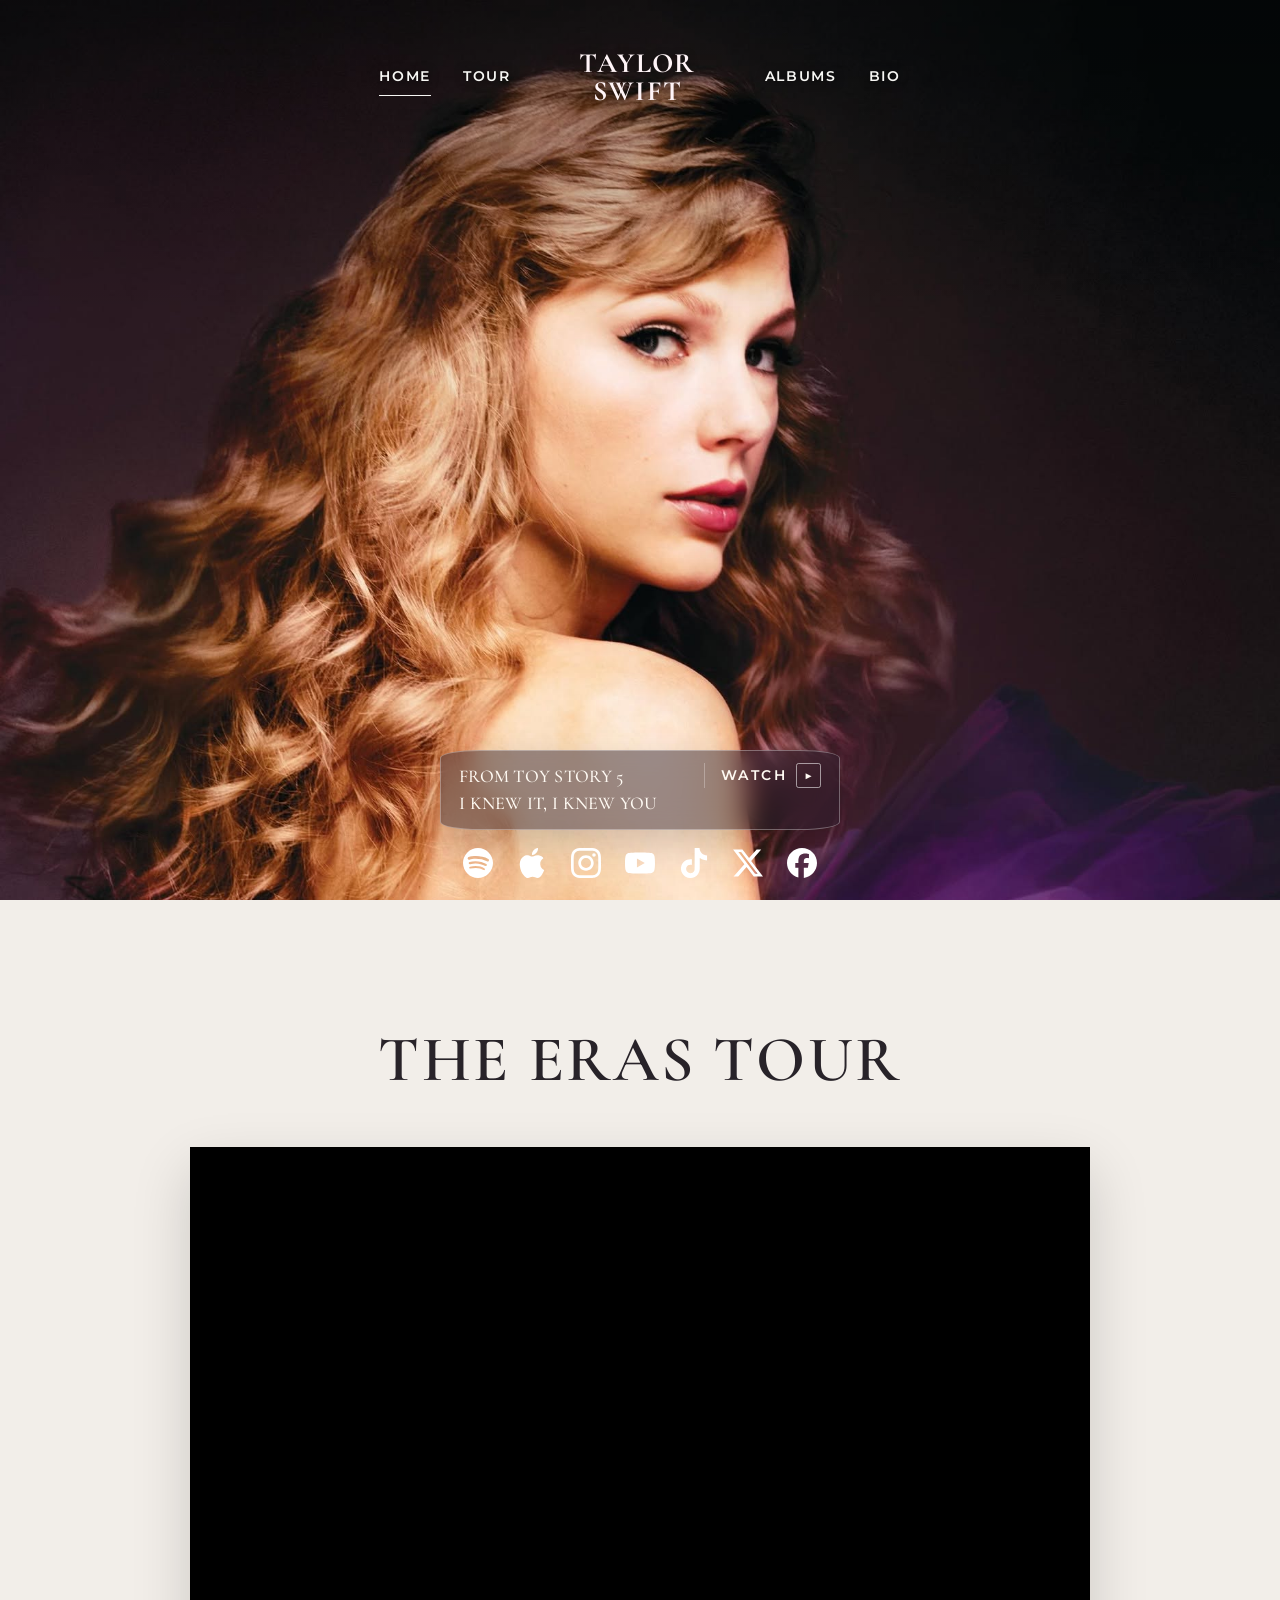
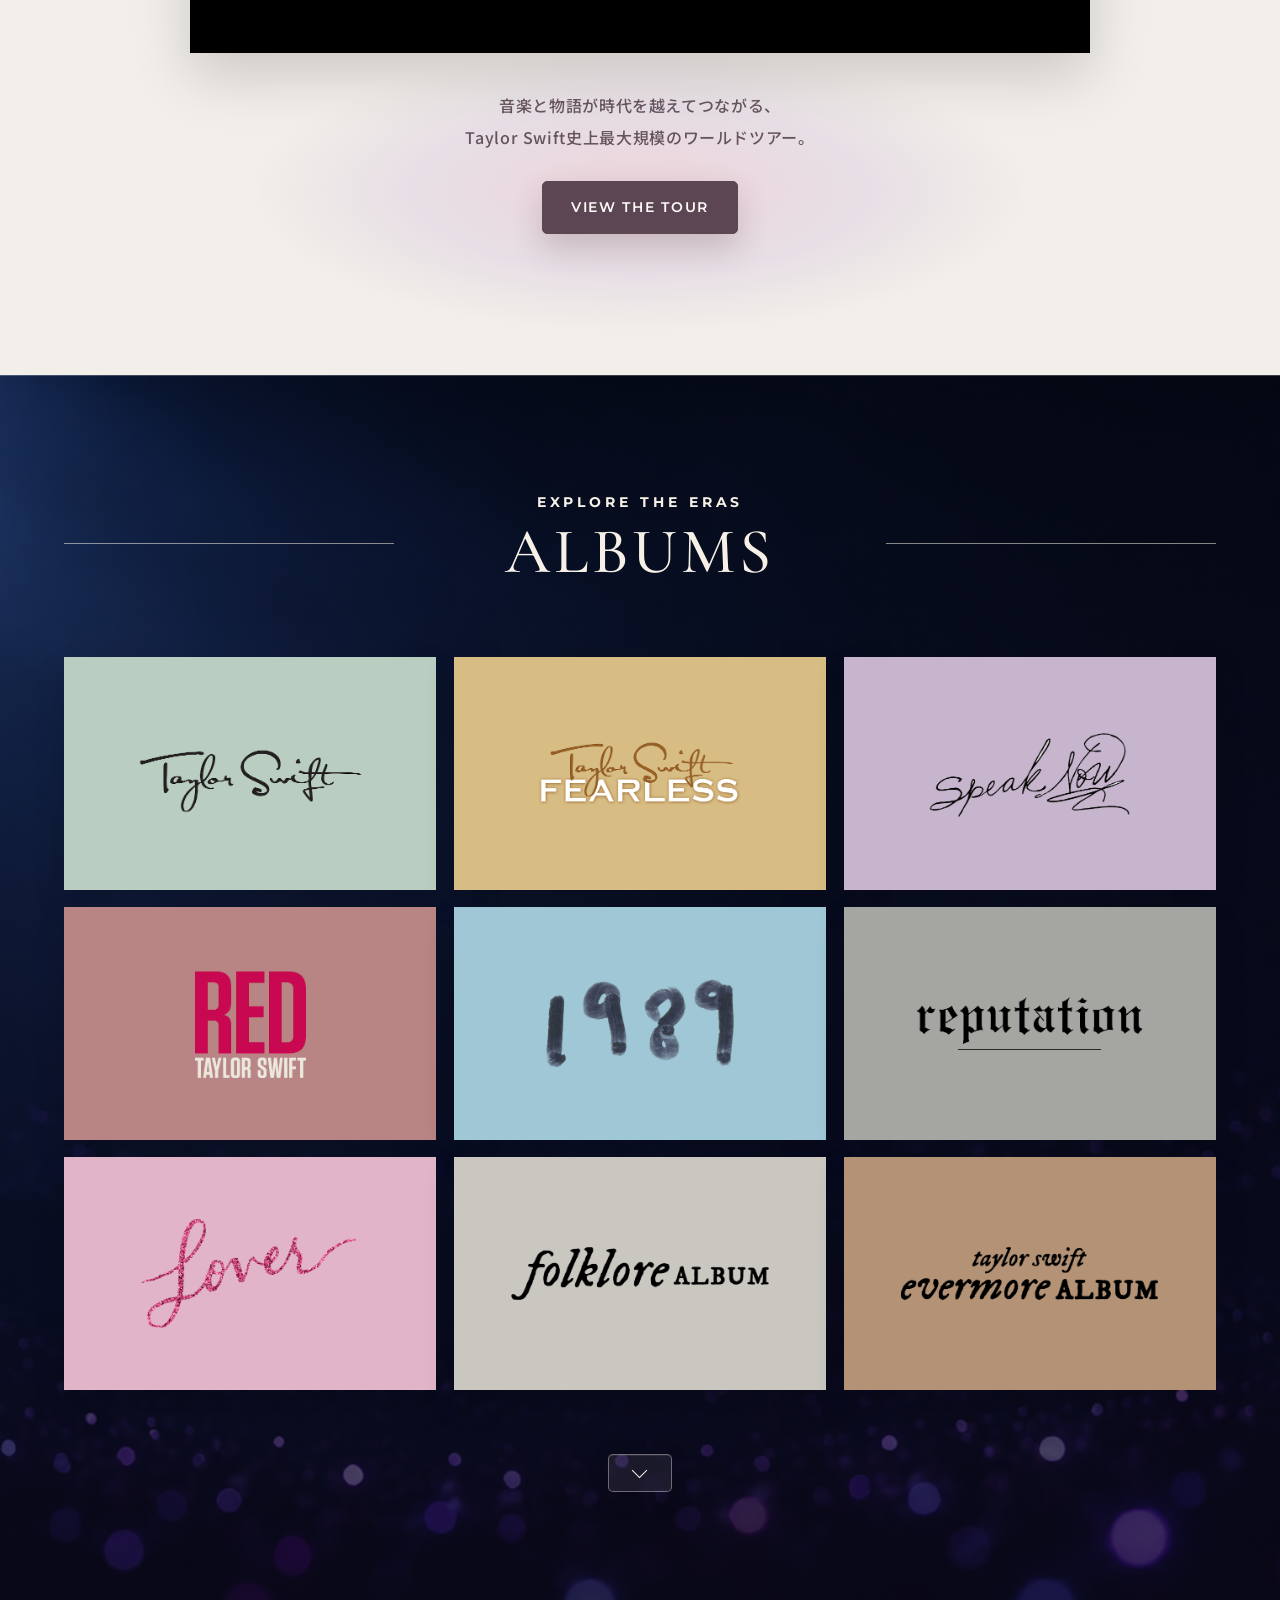
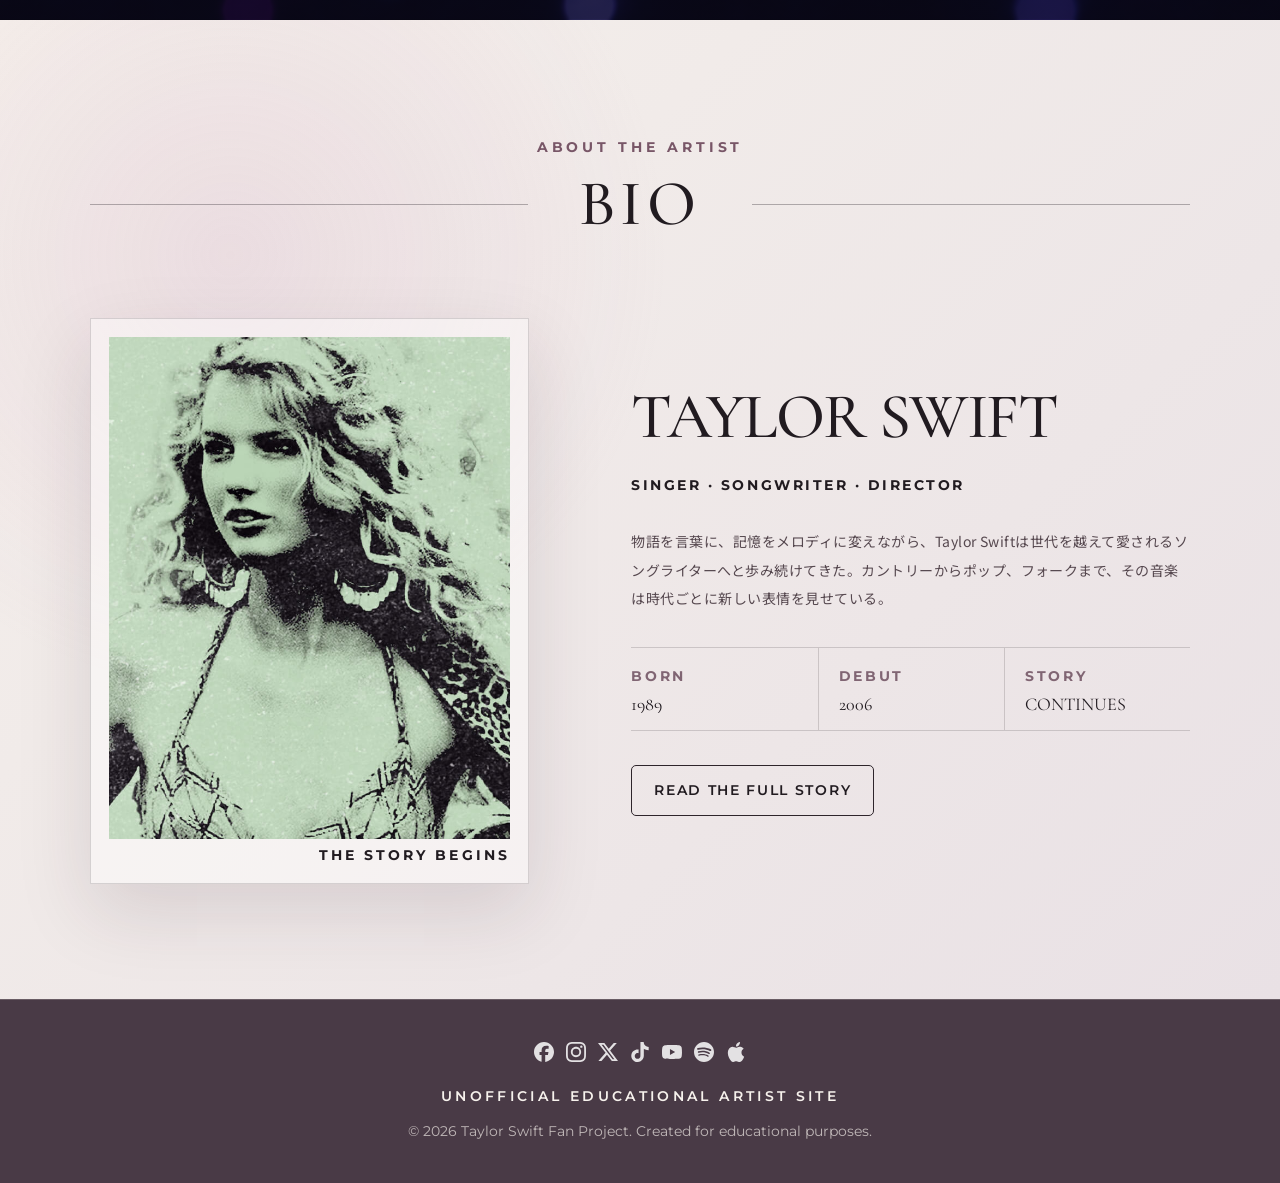
==== commit f1a19f92: "Initial website" ====
--- a/index.html
+++ b/index.html
@@ -116,7 +116,6 @@
             </p>
             <a class="tour-preview__link" href="tour.html">
                 VIEW THE TOUR
-                <span aria-hidden="true">→</span>
             </a>
         </section>
 
@@ -261,7 +260,6 @@
 
                     <a class="home-bio__link" href="bio.html">
                         READ THE FULL STORY
-                        <span aria-hidden="true">→</span>
                     </a>
                 </div>
             </div>
--- a/css/style.css
+++ b/css/style.css
@@ -1760,4 +1760,7 @@
     opacity: 0.68;
 }
 
-
+/* HOME initial header position — desktop and mobile */
+.home-page .site-header.hero-header:not(.is-scrolled) {
+    top: 30px !important;
+}
--- a/css/global.css
+++ b/css/global.css
@@ -7,6 +7,7 @@
     --header-height: var(--site-header-height);
     --nav-height: var(--site-header-height);
     --site-radius: 0;
+    --site-button-radius: 5px;
     --site-focus: #d9b7c3;
     --text-xs: .75rem;
     --text-sm: .875rem;
@@ -152,7 +153,7 @@
     border-radius: var(--site-radius);
 }
 
-/* Square buttons use one clear, editorial style across the site. */
+/* Shared CTA language: compact type, subtle corners, and motion-free feedback. */
 .button,
 .pill-button,
 .tour-preview__link,
@@ -160,12 +161,42 @@
 .home-bio__link,
 .bio-impact__copy a,
 .playlist-card a {
-    border-radius: 0;
+    min-height: 46px;
+    border-radius: var(--site-button-radius);
     font-family: var(--site-font-body);
     font-size: var(--text-sm);
     font-weight: 600;
     letter-spacing: .12em;
     text-transform: uppercase;
+    transition-property: background-color, border-color, color, opacity, box-shadow;
+    transition-duration: .22s;
+    transition-timing-function: ease;
+}
+
+.button:hover,
+.button:focus-visible,
+.pill-button:hover,
+.pill-button:focus-visible,
+.tour-preview__link:hover,
+.tour-preview__link:focus-visible,
+.more-videos:hover,
+.more-videos:focus-visible,
+.home-bio__link:hover,
+.home-bio__link:focus-visible,
+.bio-impact__copy a:hover,
+.bio-impact__copy a:focus-visible,
+.playlist-card a:hover,
+.playlist-card a:focus-visible,
+.stream-links a:hover,
+.stream-links a:focus-visible,
+.home-albums__more-button:hover,
+.home-albums__more-button:focus-visible {
+    transform: none !important;
+}
+
+.stream-links a,
+.home-albums__more-button {
+    border-radius: var(--site-button-radius);
 }
 
 /* The Home palette excludes the Albums section, whose era colors stay unchanged. */
@@ -607,3 +638,126 @@
         font-size: 14px;
     }
 }
+
+/* Final header identity: bright, legible wordmarks with one consistent hierarchy. */
+body .site-header .main-nav .nav-brand.site-logo,
+body .site-header .main-nav .nav-brand.brand,
+body .site-header .mobile-menu .nav-brand.site-logo,
+body .site-header .mobile-menu .nav-brand.brand {
+    color: #fff4f7;
+    text-shadow: 0 2px 10px rgba(0, 0, 0, 0.35);
+}
+
+body .site-header .main-nav .nav-brand.site-logo span,
+body .site-header .main-nav .nav-brand.brand span,
+body .site-header .mobile-menu .nav-brand.site-logo span,
+body .site-header .mobile-menu .nav-brand.brand span {
+    font-size: 28px;
+    font-weight: 700;
+    line-height: 0.82;
+    letter-spacing: 0.05em;
+}
+
+.tour-page .navbar .main-logo.nav-brand,
+.tour-page .mobile-menu .tour-mobile-logo {
+    color: #fff4f7;
+    font-family: var(--site-font-display);
+    text-shadow: 0 2px 10px rgba(0, 0, 0, 0.35);
+}
+
+.tour-page .navbar .main-logo.nav-brand strong:first-child,
+.tour-page .mobile-menu .tour-mobile-logo strong:first-child {
+    font-size: 24px;
+    font-weight: 700;
+    line-height: 1.1;
+    letter-spacing: 0.02em;
+}
+
+.tour-page .navbar .main-logo.nav-brand strong:last-child,
+.tour-page .mobile-menu .tour-mobile-logo strong:last-child {
+    margin-top: 3px;
+    font-size: 18px;
+    font-weight: 700;
+    line-height: 1.1;
+    letter-spacing: 0.08em;
+}
+
+/* Social marks remain secondary to the wordmark, but no longer look faded. */
+body .site-header .header-socials a,
+body .navbar .socials a,
+body .footer-socials a {
+    opacity: 0.85;
+    transition: opacity 0.2s ease;
+}
+
+body .site-header .header-socials img,
+body .navbar .socials img,
+body .footer-socials img {
+    filter: brightness(0) invert(1);
+}
+
+body .site-header .header-socials a:hover,
+body .site-header .header-socials a:focus-visible,
+body .navbar .socials a:hover,
+body .navbar .socials a:focus-visible,
+body .footer-socials a:hover,
+body .footer-socials a:focus-visible {
+    opacity: 1;
+    transform: none;
+}
+
+@media (max-width: 900px) {
+    body .site-header .main-nav .nav-brand.site-logo span,
+    body .site-header .main-nav .nav-brand.brand span,
+    body .site-header .mobile-menu .nav-brand.site-logo span,
+    body .site-header .mobile-menu .nav-brand.brand span {
+        font-size: 24px;
+    }
+
+    .tour-page .navbar > .nav-links > .main-logo.nav-brand strong:first-child,
+    .tour-page .mobile-menu .tour-mobile-logo strong:first-child {
+        font-size: 22px;
+    }
+
+    .tour-page .navbar > .nav-links > .main-logo.nav-brand strong:last-child,
+    .tour-page .mobile-menu .tour-mobile-logo strong:last-child {
+        margin-top: 3px;
+        font-size: 17px;
+        letter-spacing: 0.08em;
+    }
+}
+
+@media (max-width: 480px) {
+    body .site-header .main-nav .nav-brand.site-logo span,
+    body .site-header .main-nav .nav-brand.brand span,
+    body .site-header .mobile-menu .nav-brand.site-logo span,
+    body .site-header .mobile-menu .nav-brand.brand span {
+        font-size: 24px;
+    }
+
+    .tour-page .navbar > .nav-links > .main-logo.nav-brand strong:first-child,
+    .tour-page .mobile-menu .tour-mobile-logo strong:first-child {
+        font-size: 22px;
+    }
+
+    .tour-page .navbar > .nav-links > .main-logo.nav-brand strong:last-child,
+    .tour-page .mobile-menu .tour-mobile-logo strong:last-child {
+        font-size: 17px;
+    }
+}
+
+/* HOME — after scrolling */
+.home-page .site-header.is-scrolled,
+
+/* TOUR */
+.tour-page .navbar,
+
+/* ALBUM */
+.album-page .site-header,
+
+/* BIO */
+.bio-page .site-header {
+    height: 70px !important;
+    min-height: 70px !important;
+}
+
